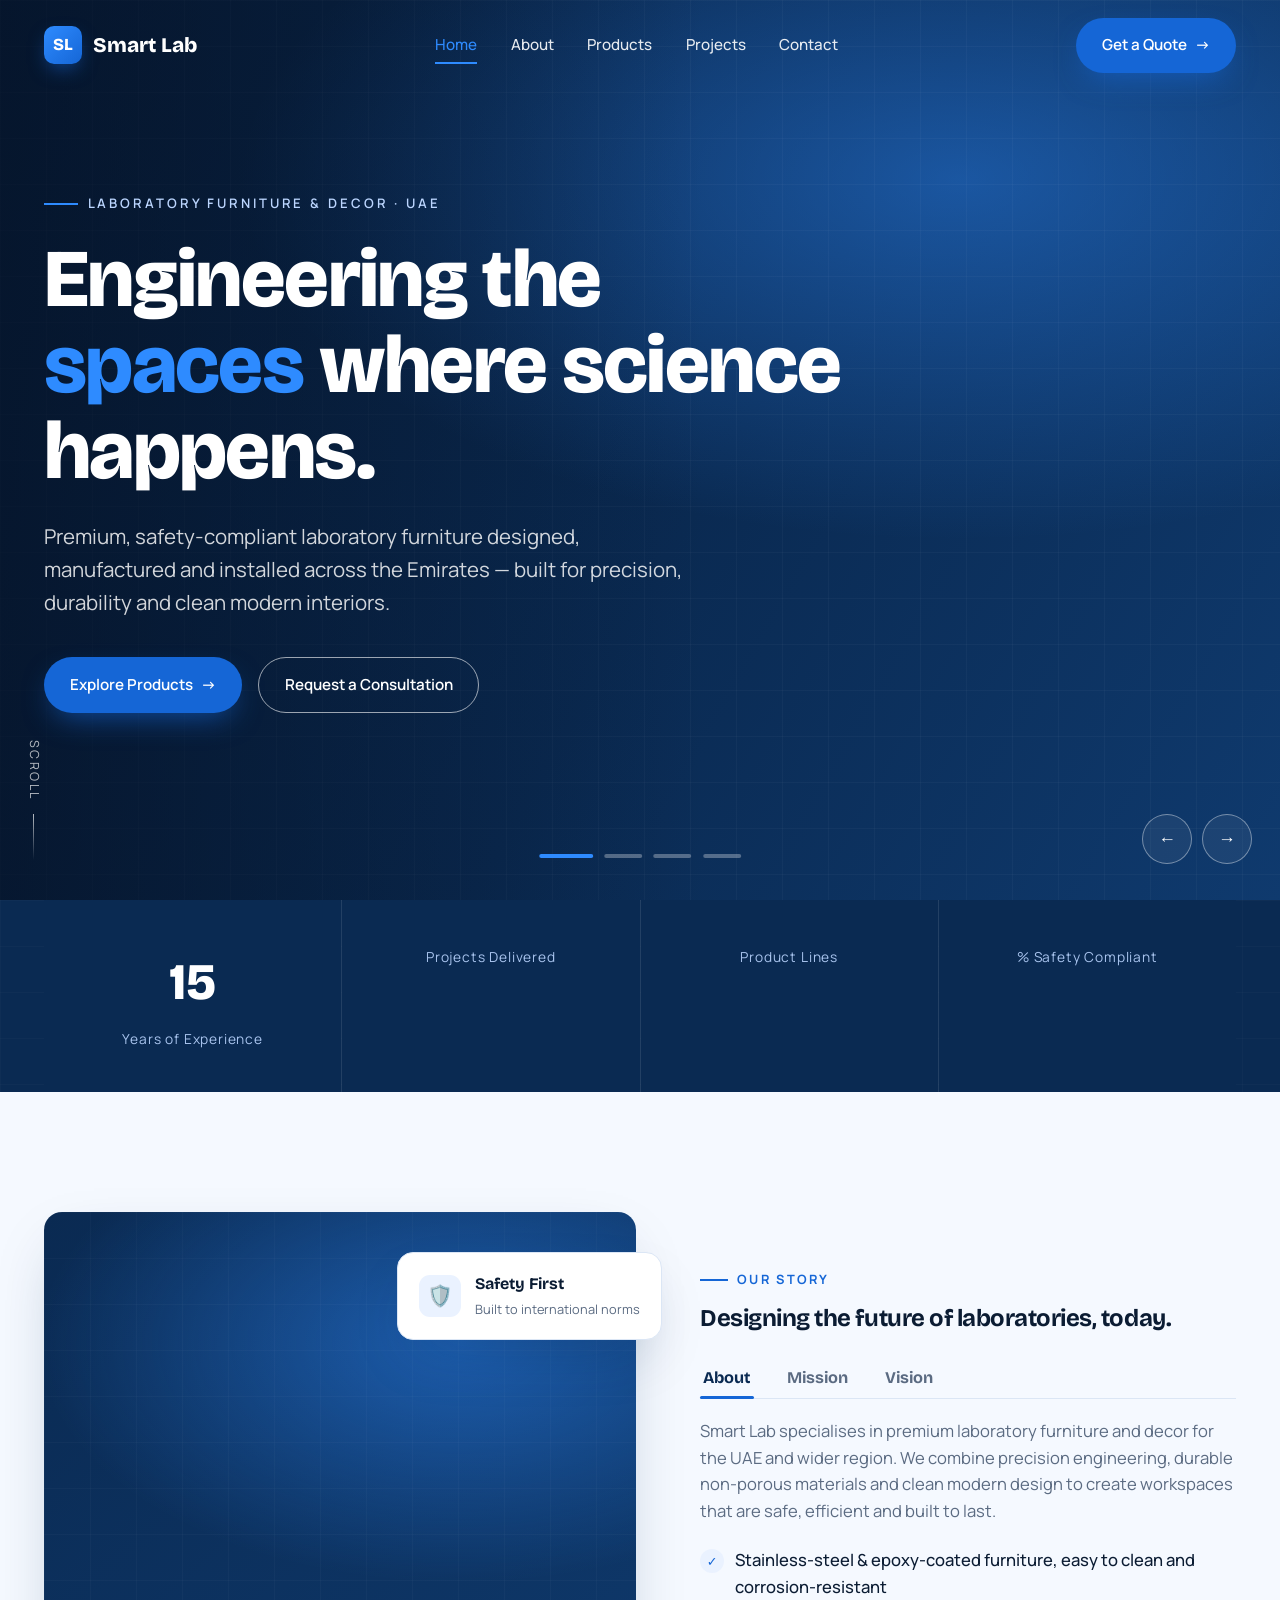
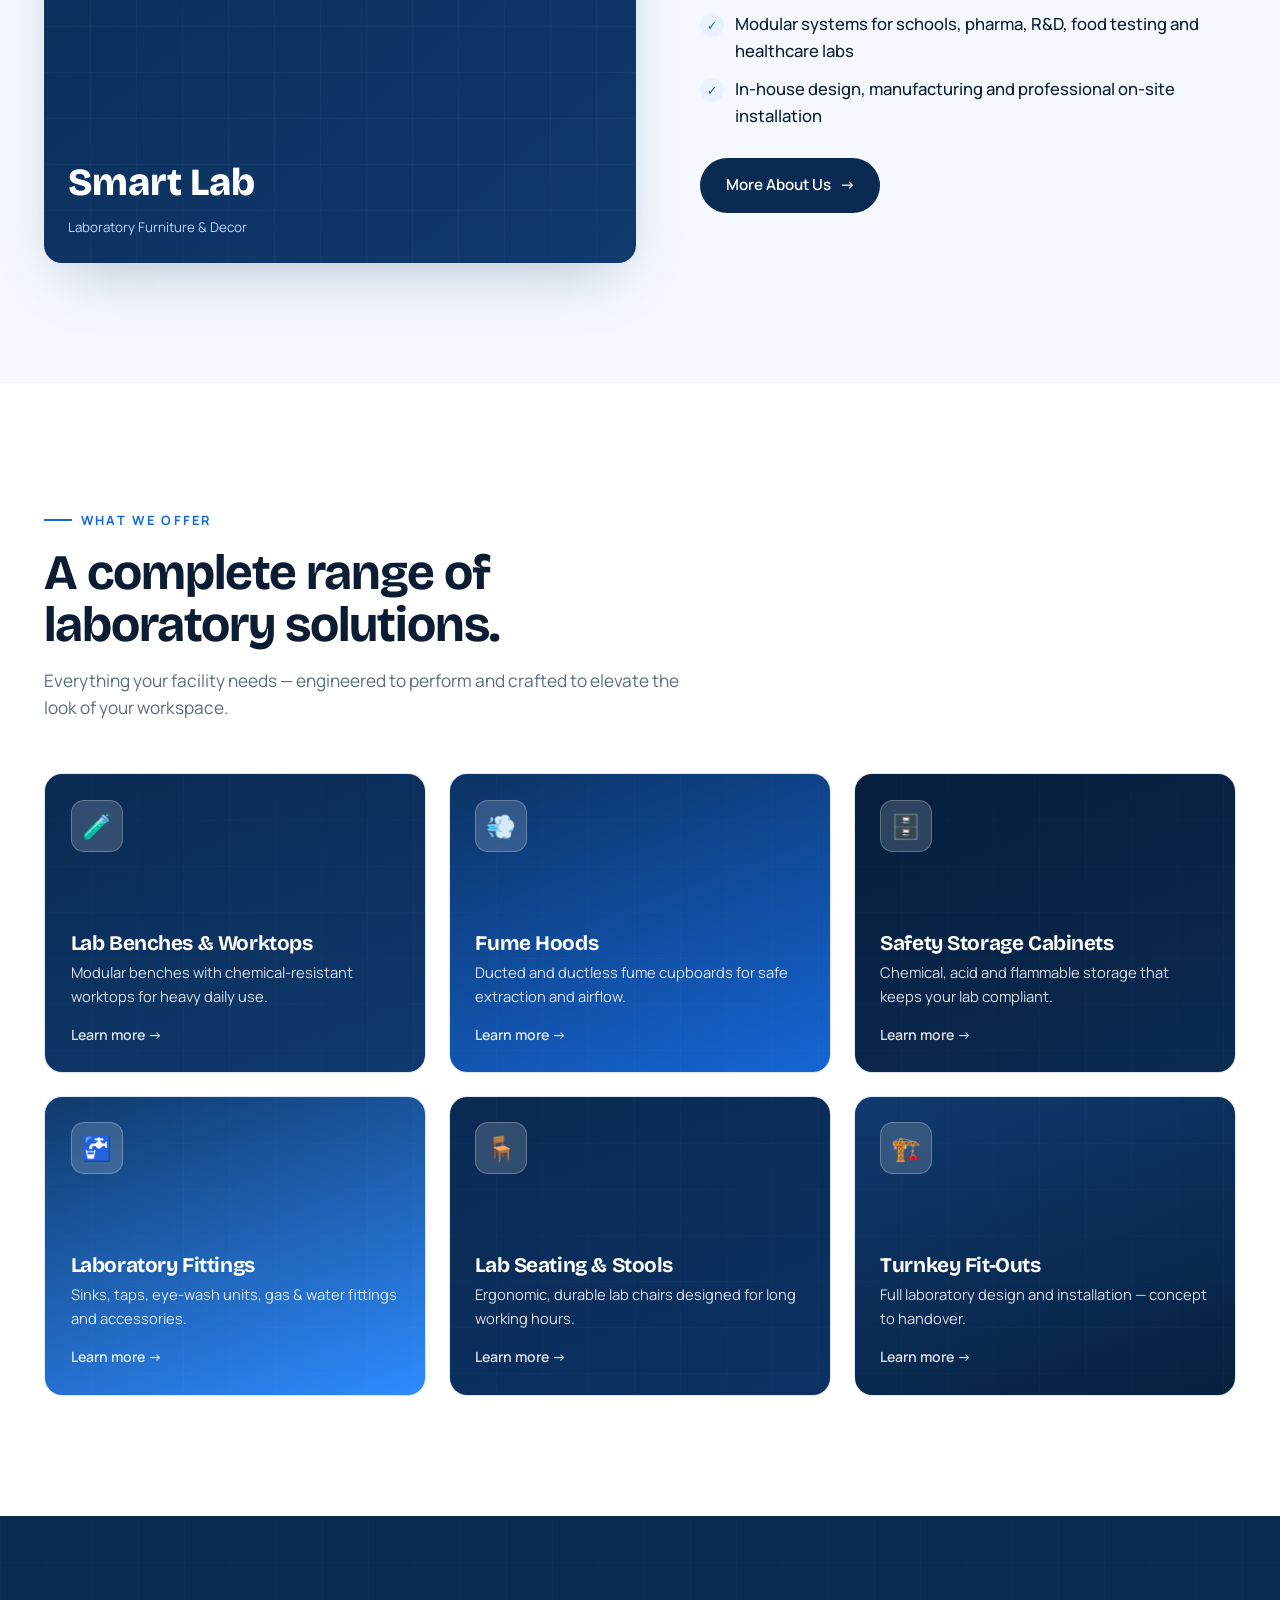
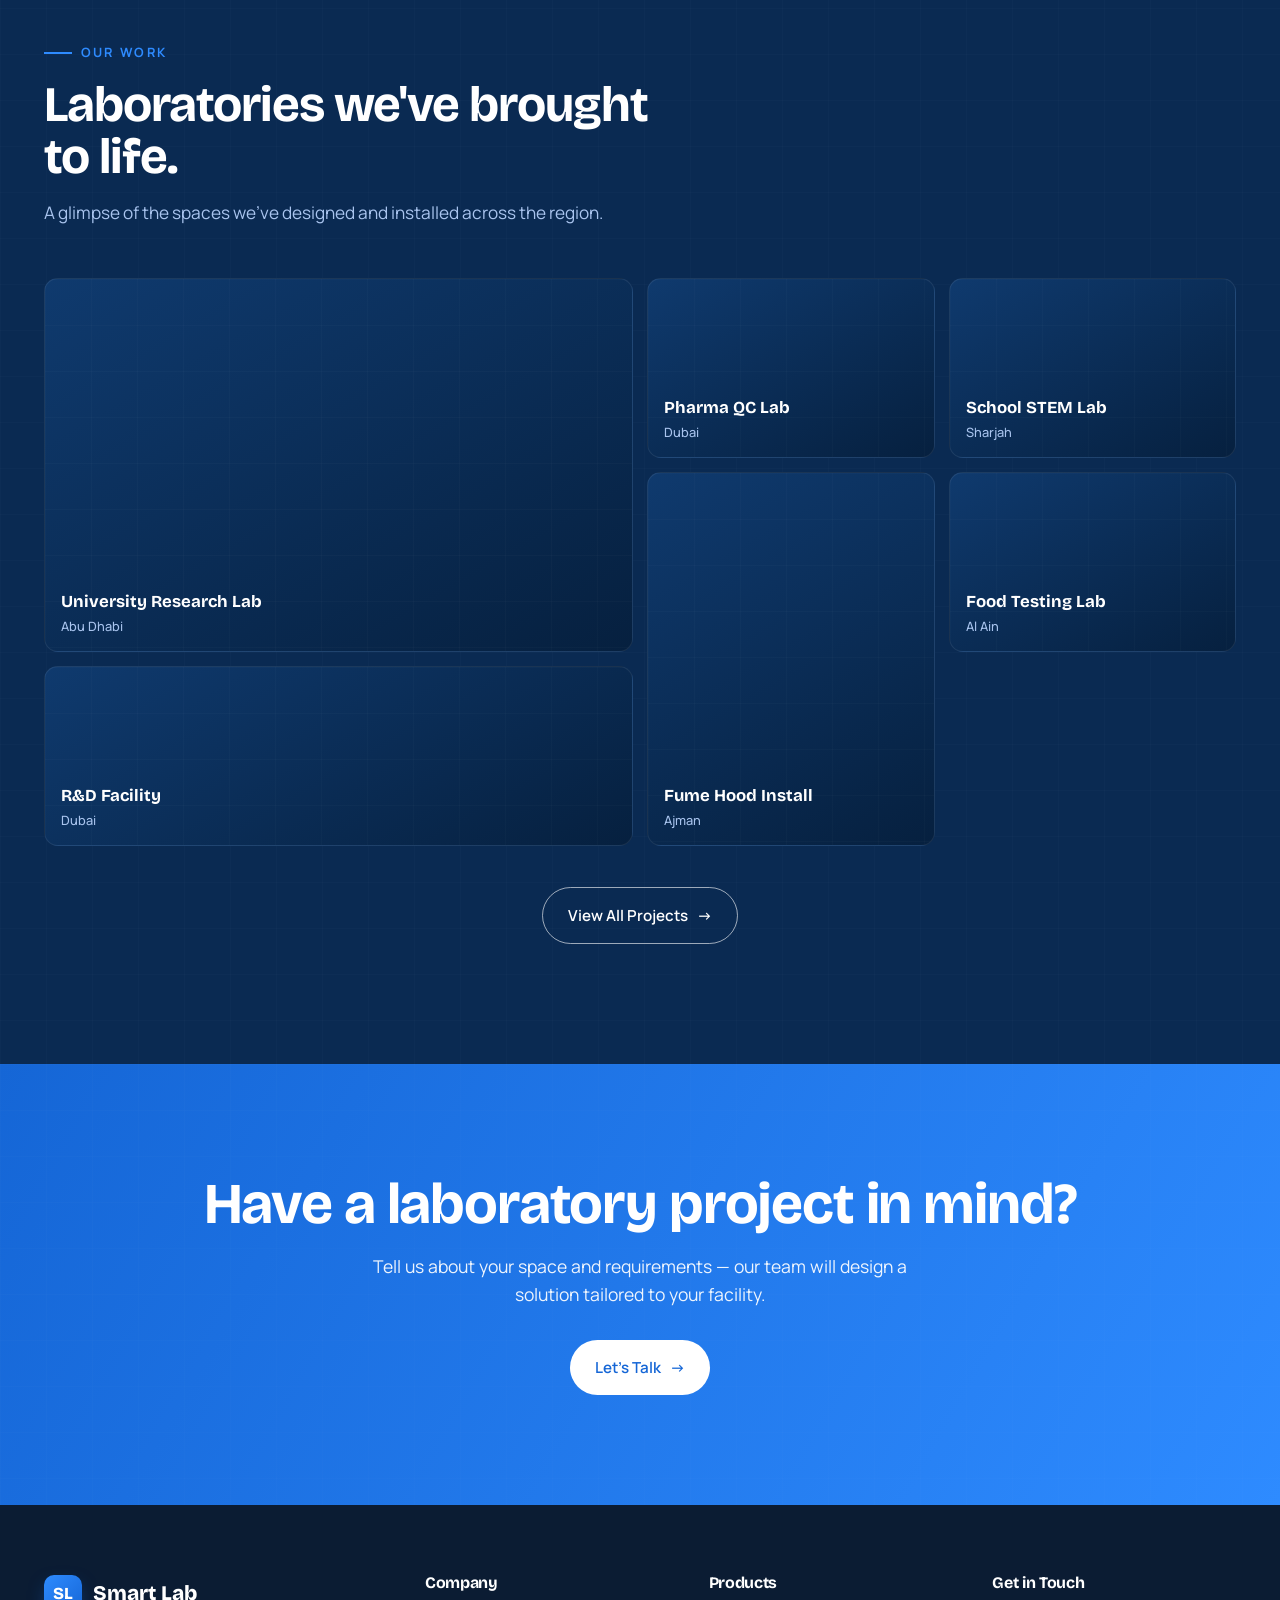
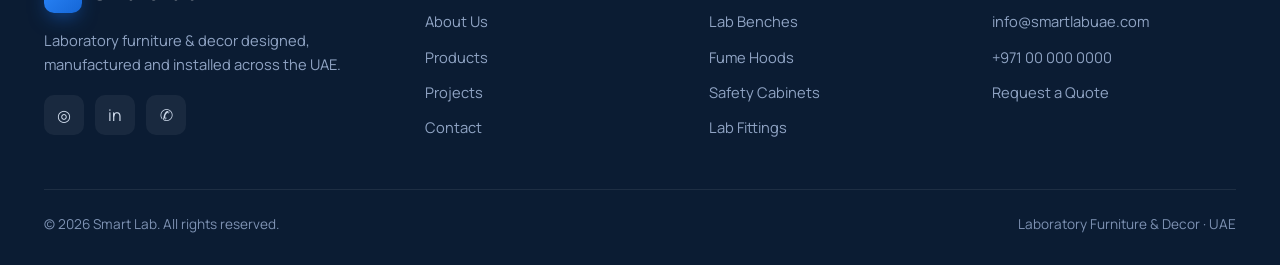
==== index.html @ 7d647d2b "Add files via upload" ====
<!DOCTYPE html>
<html lang="en">
<head>
<meta charset="UTF-8" />
<meta name="viewport" content="width=device-width, initial-scale=1.0" />
<title>Smart Lab — Laboratory Furniture & Decor | UAE</title>
<meta name="description" content="Smart Lab designs, manufactures and installs premium laboratory furniture, fume hoods, safety cabinets and lab fittings across the UAE." />
<meta name="theme-color" content="#0a2a52" />
<link rel="preconnect" href="https://fonts.googleapis.com">
<link rel="preconnect" href="https://fonts.gstatic.com" crossorigin>
<link href="https://fonts.googleapis.com/css2?family=Bricolage+Grotesque:opsz,wght@12..96,400;12..96,600;12..96,700;12..96,800&family=Manrope:wght@400;500;600;700&display=swap" rel="stylesheet">
<link rel="stylesheet" href="styles.css">
</head>
<body>

<header id="header">
  <div class="wrap nav">
    <a href="index.html" class="logo"><span class="mark">SL</span> Smart Lab</a>
    <nav class="nav-links" id="menu">
      <a href="index.html" class="active">Home</a>
      <a href="about.html">About</a>
      <a href="products.html">Products</a>
      <a href="projects.html">Projects</a>
      <a href="contact.html">Contact</a>
    </nav>
    <div class="nav-cta">
      <a href="contact.html" class="btn btn-primary">Get a Quote <span class="arrow">→</span></a>
      <button class="burger" id="burger" aria-label="Menu"><span></span><span></span><span></span></button>
    </div>
  </div>
</header>

<!-- HERO SLIDER -->
<section class="hero" id="home">
  <div class="slides" id="slides">
    <div class="slide slide-1 active"><div class="blueprint"></div><div class="hero-vignette"></div>
      <div class="hero-content"><div class="wrap"><div class="slide-text">
        <span class="eyebrow">Laboratory Furniture & Decor · UAE</span>
        <h1>Engineering the <span class="hl">spaces</span> where science happens.</h1>
        <p class="lede">Premium, safety-compliant laboratory furniture designed, manufactured and installed across the Emirates — built for precision, durability and clean modern interiors.</p>
        <div class="hero-actions"><a href="products.html" class="btn btn-primary">Explore Products <span class="arrow">→</span></a><a href="contact.html" class="btn btn-ghost">Request a Consultation</a></div>
      </div></div></div></div>
    <div class="slide slide-2"><div class="blueprint"></div><div class="hero-vignette"></div>
      <div class="hero-content"><div class="wrap"><div class="slide-text">
        <span class="eyebrow">Fume Hoods · Safety Cabinets</span>
        <h1>Safety <span class="hl">built in</span>, not bolted on.</h1>
        <p class="lede">From ducted fume hoods to chemical storage cabinets, every product meets international lab-safety norms — protecting your team and your work.</p>
        <div class="hero-actions"><a href="products.html" class="btn btn-primary">View Safety Range <span class="arrow">→</span></a><a href="about.html" class="btn btn-ghost">Why Choose Us</a></div>
      </div></div></div></div>
    <div class="slide slide-3"><div class="blueprint"></div><div class="hero-vignette"></div>
      <div class="hero-content"><div class="wrap"><div class="slide-text">
        <span class="eyebrow">Schools · Pharma · R&D · Healthcare</span>
        <h1>Modular benches that <span class="hl">grow</span> with your lab.</h1>
        <p class="lede">Flexible, reconfigurable workbenches and worktops engineered for heavy daily use — adaptable layouts that evolve as your research does.</p>
        <div class="hero-actions"><a href="projects.html" class="btn btn-primary">See Our Projects <span class="arrow">→</span></a><a href="contact.html" class="btn btn-ghost">Talk to a Specialist</a></div>
      </div></div></div></div>
    <div class="slide slide-4"><div class="blueprint"></div><div class="hero-vignette"></div>
      <div class="hero-content"><div class="wrap"><div class="slide-text">
        <span class="eyebrow">Design · Manufacture · Install</span>
        <h1>One partner, <span class="hl">turnkey</span> lab fit-outs.</h1>
        <p class="lede">We handle it all under one roof — concept, fabrication, fittings and on-site installation — so your laboratory is delivered complete and ready to work.</p>
        <div class="hero-actions"><a href="contact.html" class="btn btn-primary">Start Your Project <span class="arrow">→</span></a><a href="about.html" class="btn btn-ghost">About Smart Lab</a></div>
      </div></div></div></div>
  </div>
  <div class="scroll-cue">Scroll</div>
  <div class="hero-dots" id="dots"></div>
  <div class="hero-arrows"><button id="prev" aria-label="Previous">←</button><button id="next" aria-label="Next">→</button></div>
</section>

<!-- STATS -->
<section class="stats"><div class="blueprint"></div><div class="wrap"><div class="stats-grid">
  <div class="stat"><div class="num" data-count="15">0</div><div class="lbl">Years of Experience</div></div>
  <div class="stat"><div class="num" data-count="700"><span class="plus"></span></div><div class="lbl">Projects Delivered</div></div>
  <div class="stat"><div class="num" data-count="50"><span class="plus"></span></div><div class="lbl">Product Lines</div></div>
  <div class="stat"><div class="num" data-count="100"><span class="plus"></span></div><div class="lbl">% Safety Compliant</div></div>
</div></div></section>

<!-- ABOUT -->
<section class="pad bg-sky" id="about"><div class="wrap"><div class="about-grid">
  <div class="about-visual reveal">
    <div class="about-img"><div class="blueprint"></div><div class="badge"><span>Smart Lab</span><small>Laboratory Furniture & Decor</small></div></div>
    <div class="about-float"><div class="ic">🛡️</div><div><b>Safety First</b><small>Built to international norms</small></div></div>
  </div>
  <div class="about-copy reveal">
    <span class="tag">Our Story</span>
    <h2>Designing the future of laboratories, today.</h2>
    <div class="tabs" id="tabs"><button class="active" data-tab="t1">About</button><button data-tab="t2">Mission</button><button data-tab="t3">Vision</button></div>
    <div class="tab-panel active" id="t1"><p>Smart Lab specialises in premium laboratory furniture and decor for the UAE and wider region. We combine precision engineering, durable non-porous materials and clean modern design to create workspaces that are safe, efficient and built to last.</p>
      <ul class="ticks"><li>Stainless-steel & epoxy-coated furniture, easy to clean and corrosion-resistant</li><li>Modular systems for schools, pharma, R&D, food testing and healthcare labs</li><li>In-house design, manufacturing and professional on-site installation</li></ul></div>
    <div class="tab-panel" id="t2"><p>Our mission is to deliver outstanding quality and groundbreaking lab interiors that elevate how research and learning happen — combining craftsmanship with cutting-edge fabrication, while upholding safety, sustainability and complete customer satisfaction at every stage.</p></div>
    <div class="tab-panel" id="t3"><p>We aim to be the region's most trusted laboratory furniture partner — recognised for engineering excellence, innovative modular design and reliable delivery that transforms scientific environments into spaces that inspire progress.</p></div>
    <a href="about.html" class="btn btn-dark">More About Us <span class="arrow">→</span></a>
  </div>
</div></div></section>

<!-- PRODUCTS -->
<section class="pad" id="products"><div class="wrap">
  <div class="sec-head reveal"><span class="tag">What We Offer</span><h2>A complete range of laboratory solutions.</h2><p>Everything your facility needs — engineered to perform and crafted to elevate the look of your workspace.</p></div>
  <div class="prod-grid">
    <a class="card reveal" href="products.html"><div class="bg"><div class="blueprint"></div></div><div class="ic">🧪</div><h3>Lab Benches & Worktops</h3><p>Modular benches with chemical-resistant worktops for heavy daily use.</p><span class="more">Learn more →</span></a>
    <a class="card reveal" href="products.html"><div class="bg"><div class="blueprint"></div></div><div class="ic">💨</div><h3>Fume Hoods</h3><p>Ducted and ductless fume cupboards for safe extraction and airflow.</p><span class="more">Learn more →</span></a>
    <a class="card reveal" href="products.html"><div class="bg"><div class="blueprint"></div></div><div class="ic">🗄️</div><h3>Safety Storage Cabinets</h3><p>Chemical, acid and flammable storage that keeps your lab compliant.</p><span class="more">Learn more →</span></a>
    <a class="card reveal" href="products.html"><div class="bg"><div class="blueprint"></div></div><div class="ic">🚰</div><h3>Laboratory Fittings</h3><p>Sinks, taps, eye-wash units, gas & water fittings and accessories.</p><span class="more">Learn more →</span></a>
    <a class="card reveal" href="products.html"><div class="bg"><div class="blueprint"></div></div><div class="ic">🪑</div><h3>Lab Seating & Stools</h3><p>Ergonomic, durable lab chairs designed for long working hours.</p><span class="more">Learn more →</span></a>
    <a class="card reveal" href="products.html"><div class="bg"><div class="blueprint"></div></div><div class="ic">🏗️</div><h3>Turnkey Fit-Outs</h3><p>Full laboratory design and installation — concept to handover.</p><span class="more">Learn more →</span></a>
  </div>
</div></section>

<!-- GALLERY PREVIEW -->
<section class="gallery" id="projects"><div class="blueprint"></div><div class="wrap" style="position:relative">
  <div class="sec-head reveal"><span class="tag">Our Work</span><h2>Laboratories we've brought to life.</h2><p>A glimpse of the spaces we've designed and installed across the region.</p></div>
  <div class="g-grid">
    <div class="g-item big reveal"><div class="blueprint"></div><div class="cap">University Research Lab<small>Abu Dhabi</small></div></div>
    <div class="g-item reveal"><div class="blueprint"></div><div class="cap">Pharma QC Lab<small>Dubai</small></div></div>
    <div class="g-item reveal"><div class="blueprint"></div><div class="cap">School STEM Lab<small>Sharjah</small></div></div>
    <div class="g-item tall reveal"><div class="blueprint"></div><div class="cap">Fume Hood Install<small>Ajman</small></div></div>
    <div class="g-item reveal"><div class="blueprint"></div><div class="cap">Food Testing Lab<small>Al Ain</small></div></div>
    <div class="g-item wide reveal"><div class="blueprint"></div><div class="cap">R&D Facility<small>Dubai</small></div></div>
  </div>
  <div style="text-align:center;margin-top:2.6rem"><a href="projects.html" class="btn btn-ghost">View All Projects <span class="arrow">→</span></a></div>
</div></section>

<!-- CTA -->
<section class="cta"><div class="blueprint"></div><div class="wrap">
  <h2>Have a laboratory project in mind?</h2>
  <p>Tell us about your space and requirements — our team will design a solution tailored to your facility.</p>
  <a href="contact.html" class="btn btn-white">Let's Talk <span class="arrow">→</span></a>
</div></section>

<!-- FOOTER -->
<footer><div class="wrap">
  <div class="foot-grid">
    <div><a href="index.html" class="logo"><span class="mark">SL</span> Smart Lab</a><p>Laboratory furniture & decor designed, manufactured and installed across the UAE.</p>
      <div class="socials"><a href="#" aria-label="Instagram">◎</a><a href="#" aria-label="LinkedIn">in</a><a href="#" aria-label="WhatsApp">✆</a></div></div>
    <div><h4>Company</h4><ul><li><a href="about.html">About Us</a></li><li><a href="products.html">Products</a></li><li><a href="projects.html">Projects</a></li><li><a href="contact.html">Contact</a></li></ul></div>
    <div><h4>Products</h4><ul><li><a href="products.html">Lab Benches</a></li><li><a href="products.html">Fume Hoods</a></li><li><a href="products.html">Safety Cabinets</a></li><li><a href="products.html">Lab Fittings</a></li></ul></div>
    <div><h4>Get in Touch</h4><ul><li><a href="mailto:info@smartlabuae.com">info@smartlabuae.com</a></li><li><a href="tel:+971000000000">+971 00 000 0000</a></li><li><a href="contact.html">Request a Quote</a></li></ul></div>
  </div>
  <div class="foot-bottom"><span>© <span id="yr"></span> Smart Lab. All rights reserved.</span><span>Laboratory Furniture & Decor · UAE</span></div>
</div></footer>

<script src="script.js"></script>
</body>
</html>
---- styles.css ----
/* =============================================================
   SMART LAB — SHARED DESIGN SYSTEM (used by every page)
   Change the brand once here and it updates the whole site.
   ============================================================= */
:root{
  --navy:#0a2a52; --navy-2:#0f3a6e; --blue:#1566d6; --azure:#2e8bff;
  --sky:#eaf2ff; --sky-2:#f5f9ff; --ink:#0b1c33; --muted:#5b6b82;
  --line:#dbe6f5; --white:#ffffff;
  --display:"Bricolage Grotesque", system-ui, sans-serif;
  --body:"Manrope", system-ui, sans-serif;
  --maxw:1240px; --radius:18px;
  --shadow:0 24px 60px -20px rgba(10,42,82,.28);
  --shadow-sm:0 10px 30px -12px rgba(10,42,82,.22);
}
*{box-sizing:border-box;margin:0;padding:0}
html{scroll-behavior:smooth}
body{font-family:var(--body);color:var(--ink);background:#fff;line-height:1.6;overflow-x:hidden;-webkit-font-smoothing:antialiased}
h1,h2,h3,h4{font-family:var(--display);line-height:1.05;font-weight:700;letter-spacing:-.02em}
a{color:inherit;text-decoration:none}
img{max-width:100%;display:block}
.wrap{max-width:var(--maxw);margin:0 auto;padding:0 24px}
section{position:relative}
.blueprint{background-image:linear-gradient(rgba(255,255,255,.05) 1px,transparent 1px),linear-gradient(90deg,rgba(255,255,255,.05) 1px,transparent 1px);background-size:46px 46px}

/* BUTTONS */
.btn{display:inline-flex;align-items:center;gap:.55rem;font-family:var(--body);font-weight:600;font-size:.95rem;padding:.95rem 1.6rem;border-radius:999px;cursor:pointer;border:none;transition:transform .25s,box-shadow .25s,background .25s}
.btn-primary{background:var(--blue);color:#fff;box-shadow:0 12px 30px -10px rgba(21,102,214,.7)}
.btn-primary:hover{transform:translateY(-3px);background:var(--azure)}
.btn-ghost{background:transparent;color:#fff;border:1.5px solid rgba(255,255,255,.6)}
.btn-ghost:hover{background:#fff;color:var(--navy);transform:translateY(-3px)}
.btn-dark{background:var(--navy);color:#fff}
.btn-dark:hover{transform:translateY(-3px);background:var(--navy-2)}
.btn-white{background:#fff;color:var(--blue)}
.btn-white:hover{transform:translateY(-3px);background:var(--navy);color:#fff}
.arrow{transition:transform .25s}.btn:hover .arrow{transform:translateX(4px)}

/* NAV */
header{position:fixed;top:0;left:0;right:0;z-index:100;transition:background .35s,box-shadow .35s,padding .35s;padding:18px 0}
header.scrolled{background:rgba(255,255,255,.92);backdrop-filter:blur(12px);box-shadow:0 1px 0 var(--line);padding:12px 0}
/* solid nav for inner pages (no dark hero behind) */
header.solid{background:rgba(255,255,255,.95);backdrop-filter:blur(12px);box-shadow:0 1px 0 var(--line)}
.nav{display:flex;align-items:center;justify-content:space-between}
.logo{display:flex;align-items:center;gap:.7rem;font-family:var(--display);font-weight:800;font-size:1.3rem;color:#fff;transition:color .35s}
header.scrolled .logo,header.solid .logo{color:var(--navy)}
.logo .mark{width:38px;height:38px;border-radius:10px;flex:0 0 auto;background:linear-gradient(135deg,var(--azure),var(--blue));display:grid;place-items:center;color:#fff;font-size:1.05rem;font-weight:800;box-shadow:0 8px 20px -6px rgba(21,102,214,.7)}
.nav-links{display:flex;align-items:center;gap:2.1rem}
.nav-links a{color:rgba(255,255,255,.9);font-weight:500;font-size:.95rem;position:relative;transition:color .3s}
header.scrolled .nav-links a,header.solid .nav-links a{color:var(--ink)}
.nav-links a.active{color:var(--azure)}
header.scrolled .nav-links a.active,header.solid .nav-links a.active{color:var(--blue)}
.nav-links a::after{content:"";position:absolute;left:0;bottom:-6px;height:2px;width:0;background:var(--azure);transition:width .3s}
.nav-links a:hover::after,.nav-links a.active::after{width:100%}
.nav-cta{display:flex;align-items:center;gap:1rem}
.burger{display:none;flex-direction:column;gap:5px;background:none;border:none;cursor:pointer;padding:8px}
.burger span{width:26px;height:2px;background:#fff;transition:.3s;border-radius:2px}
header.scrolled .burger span,header.solid .burger span{background:var(--navy)}

/* HERO SLIDER (home) */
.hero{position:relative;height:100vh;min-height:640px;overflow:hidden;background:var(--navy)}
.slides{position:absolute;inset:0}
.slide{position:absolute;inset:0;opacity:0;transform:scale(1.08);transition:opacity 1.2s,transform 7s;display:flex;align-items:center}
.slide.active{opacity:1;transform:scale(1)}
.slide-1{background:radial-gradient(1200px 600px at 75% 20%,rgba(46,139,255,.45),transparent 60%),linear-gradient(120deg,#071e3c,#0a2a52 55%,#0f3a6e)}
.slide-2{background:radial-gradient(1000px 700px at 15% 80%,rgba(46,139,255,.4),transparent 60%),linear-gradient(120deg,#0a2a52,#08305e 60%,#06203f)}
.slide-3{background:radial-gradient(1100px 600px at 60% 10%,rgba(21,102,214,.5),transparent 55%),linear-gradient(130deg,#06203f,#0a2a52 50%,#103a6b)}
.slide-4{background:radial-gradient(900px 700px at 85% 75%,rgba(46,139,255,.45),transparent 55%),linear-gradient(115deg,#0a2a52,#0c3263 55%,#071e3c)}
.hero .blueprint{position:absolute;inset:0;opacity:.6}
.hero-vignette{position:absolute;inset:0;background:linear-gradient(90deg,rgba(5,18,38,.7),transparent 55%)}
.hero-content{position:relative;z-index:5;width:100%}
.eyebrow{display:inline-flex;align-items:center;gap:.6rem;color:#bcd6ff;font-weight:600;font-size:.82rem;letter-spacing:.22em;text-transform:uppercase;margin-bottom:1.4rem}
.eyebrow::before{content:"";width:34px;height:2px;background:var(--azure)}
.hero h1{color:#fff;font-size:clamp(2.6rem,6.4vw,5.4rem);font-weight:800;max-width:16ch}
.hero h1 .hl{color:var(--azure)}
.hero p.lede{color:rgba(255,255,255,.82);font-size:clamp(1.05rem,1.6vw,1.3rem);max-width:54ch;margin:1.6rem 0 2.4rem}
.hero-actions{display:flex;gap:1rem;flex-wrap:wrap}
.slide-text{opacity:0;transform:translateY(28px);transition:opacity .9s .3s,transform .9s .3s}
.slide.active .slide-text{opacity:1;transform:none}
.hero-dots{position:absolute;bottom:42px;left:50%;transform:translateX(-50%);z-index:8;display:flex;gap:.7rem}
.hero-dots button{width:38px;height:4px;border:none;border-radius:99px;background:rgba(255,255,255,.3);cursor:pointer;transition:.3s}
.hero-dots button.active{background:var(--azure);width:54px}
.hero-arrows{position:absolute;z-index:8;bottom:36px;right:28px;display:flex;gap:.6rem}
.hero-arrows button{width:50px;height:50px;border-radius:50%;border:1.5px solid rgba(255,255,255,.4);background:rgba(255,255,255,.06);color:#fff;cursor:pointer;font-size:1.1rem;display:grid;place-items:center;transition:.3s}
.hero-arrows button:hover{background:#fff;color:var(--navy)}
.scroll-cue{position:absolute;bottom:40px;left:24px;z-index:8;color:rgba(255,255,255,.7);font-size:.78rem;letter-spacing:.2em;text-transform:uppercase;writing-mode:vertical-rl;display:flex;align-items:center;gap:.8rem}
.scroll-cue::after{content:"";width:1px;height:46px;background:linear-gradient(rgba(255,255,255,.7),transparent);animation:cue 1.8s infinite}
@keyframes cue{0%{transform:scaleY(.2);transform-origin:top}50%{transform:scaleY(1)}100%{transform:scaleY(.2);transform-origin:bottom}}

/* SUB-PAGE HERO (inner pages) */
.subhero{position:relative;background:var(--navy);color:#fff;padding:170px 0 90px;overflow:hidden}
.subhero .blueprint{position:absolute;inset:0;opacity:.5}
.subhero .glow{position:absolute;inset:0;background:radial-gradient(900px 500px at 80% 0%,rgba(46,139,255,.4),transparent 60%)}
.subhero .wrap{position:relative;z-index:2}
.subhero h1{font-size:clamp(2.4rem,5.5vw,4rem);max-width:18ch}
.subhero p{color:rgba(255,255,255,.82);max-width:56ch;margin-top:1.1rem;font-size:1.1rem}
.crumb{display:flex;gap:.5rem;align-items:center;color:#9fc0f0;font-size:.85rem;margin-bottom:1.3rem}
.crumb a{color:#9fc0f0}.crumb a:hover{color:#fff}.crumb span{opacity:.6}

/* STATS */
.stats{background:var(--navy);color:#fff;position:relative}
.stats .blueprint{position:absolute;inset:0;opacity:.4}
.stats-grid{position:relative;display:grid;grid-template-columns:repeat(4,1fr);gap:1px;background:rgba(255,255,255,.1)}
.stat{background:var(--navy);padding:2.6rem 1.6rem;text-align:center}
.stat .num{font-family:var(--display);font-weight:800;font-size:clamp(2.2rem,4vw,3.2rem);color:#fff}
.stat .num .plus{color:var(--azure)}
.stat .lbl{color:#a9c4ee;font-size:.86rem;letter-spacing:.06em;margin-top:.3rem}

/* SECTION HEADERS */
.sec-head{max-width:640px;margin-bottom:3.2rem}
.sec-head.center{margin-left:auto;margin-right:auto;text-align:center}
.tag{display:inline-flex;align-items:center;gap:.55rem;color:var(--blue);font-weight:700;font-size:.8rem;letter-spacing:.18em;text-transform:uppercase;margin-bottom:1rem}
.tag::before{content:"";width:28px;height:2px;background:var(--blue)}
.sec-head.center .tag{justify-content:center}
.sec-head h2{font-size:clamp(2rem,4vw,3.1rem);color:var(--ink)}
.sec-head p{color:var(--muted);font-size:1.08rem;margin-top:1rem}

/* ABOUT / STORY */
.pad{padding:120px 0}
.bg-sky{background:var(--sky-2)}
.about-grid{display:grid;grid-template-columns:1.05fr .95fr;gap:4rem;align-items:center}
.about-visual{position:relative}
.about-img{border-radius:var(--radius);aspect-ratio:4/4.4;background:radial-gradient(700px 400px at 70% 20%,rgba(46,139,255,.5),transparent 60%),linear-gradient(140deg,#0a2a52,#0f3a6e);position:relative;overflow:hidden;box-shadow:var(--shadow)}
.about-img .blueprint{position:absolute;inset:0;opacity:.5}
.about-img .badge{position:absolute;left:24px;bottom:24px;z-index:2;color:#fff}
.about-img .badge span{display:block;font-family:var(--display);font-weight:800;font-size:2.4rem}
.about-img .badge small{color:#bcd6ff}
.about-float{position:absolute;right:-26px;top:40px;background:#fff;border-radius:16px;padding:1.1rem 1.3rem;box-shadow:var(--shadow);display:flex;gap:.9rem;align-items:center;border:1px solid var(--line)}
.about-float .ic{width:42px;height:42px;border-radius:11px;background:var(--sky);display:grid;place-items:center;color:var(--blue);font-size:1.3rem;flex:0 0 auto}
.about-float b{display:block;font-family:var(--display);font-size:1rem}
.about-float small{color:var(--muted);font-size:.8rem}
.tabs{display:flex;gap:.5rem;margin:1.6rem 0 1.2rem;border-bottom:1px solid var(--line)}
.tabs button{background:none;border:none;font-family:var(--display);font-weight:700;font-size:1.02rem;color:var(--muted);padding:.7rem .2rem;margin-right:1.4rem;cursor:pointer;position:relative;transition:color .3s}
.tabs button.active{color:var(--navy)}
.tabs button.active::after{content:"";position:absolute;left:0;right:0;bottom:-1px;height:3px;background:var(--blue);border-radius:3px}
.tab-panel{display:none;color:var(--muted);font-size:1.04rem}
.tab-panel.active{display:block;animation:fade .5s}
@keyframes fade{from{opacity:0;transform:translateY(8px)}to{opacity:1;transform:none}}
ul.ticks{list-style:none;margin:1.4rem 0 1.8rem;display:grid;gap:.7rem}
ul.ticks li{display:flex;gap:.7rem;align-items:flex-start;color:var(--ink);font-weight:500}
ul.ticks li::before{content:"✓";color:var(--blue);font-weight:800;background:var(--sky);width:24px;height:24px;border-radius:50%;display:grid;place-items:center;font-size:.8rem;flex:0 0 auto;margin-top:2px}

/* PRODUCT CARDS */
.prod-grid{display:grid;grid-template-columns:repeat(3,1fr);gap:1.4rem}
.card{position:relative;border-radius:var(--radius);overflow:hidden;border:1px solid var(--line);background:#fff;transition:transform .35s,box-shadow .35s,border-color .35s;min-height:300px;display:flex;flex-direction:column;justify-content:flex-end;padding:1.6rem}
.card .bg{position:absolute;inset:0;z-index:0}
.card .bg .blueprint{position:absolute;inset:0;opacity:.35}
.card:hover{transform:translateY(-8px);box-shadow:var(--shadow);border-color:transparent}
.card .ic{position:relative;z-index:2;width:52px;height:52px;border-radius:13px;background:rgba(255,255,255,.16);backdrop-filter:blur(6px);display:grid;place-items:center;font-size:1.5rem;color:#fff;margin-bottom:auto;border:1px solid rgba(255,255,255,.25)}
.card h3{position:relative;z-index:2;color:#fff;font-size:1.3rem;margin-top:1.2rem}
.card p{position:relative;z-index:2;color:rgba(255,255,255,.85);font-size:.92rem;margin-top:.4rem}
.card .more{position:relative;z-index:2;margin-top:1rem;color:#fff;font-weight:600;font-size:.88rem;display:inline-flex;gap:.4rem;align-items:center;opacity:.85}
.card .bg{background:linear-gradient(160deg,#0a2a52,#0f3a6e)}
.card:nth-child(2) .bg{background:linear-gradient(160deg,#0c3263,#1566d6)}
.card:nth-child(3) .bg{background:linear-gradient(160deg,#071e3c,#0a2a52)}
.card:nth-child(4) .bg{background:linear-gradient(160deg,#103a6b,#2e8bff)}
.card:nth-child(5) .bg{background:linear-gradient(160deg,#0a2a52,#0c3263)}
.card:nth-child(6) .bg{background:linear-gradient(160deg,#0f3a6e,#06203f)}

/* PRODUCT DETAIL ROWS (products page) */
.split{display:grid;grid-template-columns:1fr 1fr;gap:3.5rem;align-items:center;margin-bottom:5rem}
.split:last-child{margin-bottom:0}
.split .media{border-radius:var(--radius);aspect-ratio:5/3.6;position:relative;overflow:hidden;box-shadow:var(--shadow-sm);background:linear-gradient(150deg,#0a2a52,#0f3a6e)}
.split:nth-child(even) .media{background:linear-gradient(150deg,#0c3263,#2e8bff)}
.split .media .blueprint{position:absolute;inset:0;opacity:.45}
.split:nth-child(even) .copy{order:-1}
.split .copy .num-tag{font-family:var(--display);font-weight:800;font-size:1rem;color:var(--blue);letter-spacing:.1em}
.split .copy h3{font-size:1.7rem;margin:.4rem 0 .8rem}
.split .copy p{color:var(--muted)}

/* WHY / FEATURES */
.why-grid{display:grid;grid-template-columns:repeat(3,1fr);gap:1.4rem}
.feat{background:#fff;border:1px solid var(--line);border-radius:var(--radius);padding:2rem;transition:transform .3s,box-shadow .3s}
.feat:hover{transform:translateY(-6px);box-shadow:var(--shadow-sm)}
.feat .ic{width:54px;height:54px;border-radius:14px;background:var(--sky);color:var(--blue);display:grid;place-items:center;font-size:1.5rem;margin-bottom:1.1rem}
.feat h3{font-size:1.2rem;margin-bottom:.5rem}
.feat p{color:var(--muted);font-size:.96rem}

/* GALLERY */
.gallery{padding:120px 0;background:var(--navy);color:#fff;overflow:hidden}
.gallery .blueprint{position:absolute;inset:0;opacity:.3}
.gallery .sec-head h2{color:#fff}.gallery .sec-head p{color:#a9c4ee}
.gallery .tag{color:var(--azure)}.gallery .tag::before{background:var(--azure)}
.g-grid{position:relative;display:grid;grid-template-columns:repeat(4,1fr);grid-auto-rows:180px;gap:14px}
.g-item{border-radius:14px;overflow:hidden;position:relative;background:linear-gradient(150deg,#0f3a6e,#06203f);border:1px solid rgba(255,255,255,.08);transition:transform .4s}
.g-item .blueprint{position:absolute;inset:0;opacity:.4}
.g-item:hover{transform:scale(.98)}
.g-item .cap{position:absolute;left:16px;bottom:14px;z-index:2;font-family:var(--display);font-weight:700;font-size:1.05rem}
.g-item .cap small{display:block;font-family:var(--body);font-weight:500;color:#a9c4ee;font-size:.8rem}
.g-item.big{grid-column:span 2;grid-row:span 2}
.g-item.tall{grid-row:span 2}
.g-item.wide{grid-column:span 2}

/* CTA */
.cta{padding:110px 0;background:linear-gradient(120deg,var(--blue),var(--azure));position:relative;overflow:hidden;text-align:center;color:#fff}
.cta .blueprint{position:absolute;inset:0;opacity:.25}
.cta h2{font-size:clamp(2.2rem,5vw,3.6rem);position:relative}
.cta p{position:relative;max-width:50ch;margin:1.1rem auto 2rem;color:rgba(255,255,255,.92);font-size:1.1rem}

/* CONTACT */
.contact-grid{display:grid;grid-template-columns:1fr 1.1fr;gap:4rem;align-items:start}
.info-card{display:flex;gap:1rem;align-items:flex-start;padding:1.3rem 0;border-bottom:1px solid var(--line)}
.info-card .ic{width:48px;height:48px;border-radius:12px;background:var(--sky);color:var(--blue);display:grid;place-items:center;font-size:1.3rem;flex:0 0 auto}
.info-card b{font-family:var(--display);font-size:1.02rem}
.info-card p{color:var(--muted);font-size:.95rem}
.info-card a{color:var(--blue);font-weight:600}
form{background:var(--sky-2);border:1px solid var(--line);border-radius:var(--radius);padding:2.2rem}
.field{margin-bottom:1.1rem}
.field label{display:block;font-weight:600;font-size:.85rem;margin-bottom:.45rem;color:var(--ink)}
.field input,.field textarea,.field select{width:100%;padding:.9rem 1rem;border:1px solid var(--line);border-radius:12px;font-family:var(--body);font-size:.95rem;background:#fff;transition:border .25s,box-shadow .25s}
.field input:focus,.field textarea:focus,.field select:focus{outline:none;border-color:var(--azure);box-shadow:0 0 0 4px rgba(46,139,255,.14)}
.row2{display:grid;grid-template-columns:1fr 1fr;gap:1.1rem}
.map{margin-top:3rem;border-radius:var(--radius);overflow:hidden;border:1px solid var(--line);height:380px;position:relative;background:linear-gradient(150deg,#0a2a52,#0f3a6e)}
.map .blueprint{position:absolute;inset:0;opacity:.5}
.map .pin{position:absolute;inset:0;display:grid;place-items:center;color:#fff;font-family:var(--display);font-weight:700;text-align:center}
.map iframe{width:100%;height:100%;border:0;display:block}

/* FOOTER */
footer{background:var(--ink);color:#cdd9ea;padding:70px 0 30px}
.foot-grid{display:grid;grid-template-columns:1.4fr 1fr 1fr 1fr;gap:2.5rem;margin-bottom:3rem}
footer .logo{color:#fff;margin-bottom:1rem}
footer p{color:#90a4c4;font-size:.92rem;max-width:34ch}
footer h4{color:#fff;font-size:1rem;margin-bottom:1.1rem}
footer ul{list-style:none;display:grid;gap:.6rem}
footer ul a{color:#90a4c4;font-size:.92rem;transition:color .25s}
footer ul a:hover{color:var(--azure)}
.socials{display:flex;gap:.7rem;margin-top:1.2rem}
.socials a{width:40px;height:40px;border-radius:10px;background:rgba(255,255,255,.06);display:grid;place-items:center;color:#cdd9ea;transition:.25s}
.socials a:hover{background:var(--blue);color:#fff;transform:translateY(-3px)}
.foot-bottom{border-top:1px solid rgba(255,255,255,.08);padding-top:24px;display:flex;justify-content:space-between;flex-wrap:wrap;gap:1rem;color:#7e92b3;font-size:.85rem}

/* REVEAL */
.reveal{opacity:0;transform:translateY(34px);transition:opacity .8s cubic-bezier(.16,1,.3,1),transform .8s cubic-bezier(.16,1,.3,1)}
.reveal.in{opacity:1;transform:none}

/* RESPONSIVE */
@media(max-width:980px){
  .about-grid,.contact-grid,.split{grid-template-columns:1fr;gap:2.6rem}
  .split:nth-child(even) .copy{order:0}
  .prod-grid,.why-grid{grid-template-columns:repeat(2,1fr)}
  .stats-grid{grid-template-columns:repeat(2,1fr)}
  .g-grid{grid-template-columns:repeat(2,1fr)}
  .about-float{right:16px}
}
@media(max-width:680px){
  .nav-links{position:fixed;top:0;right:-100%;height:100vh;width:78%;max-width:330px;background:var(--navy);flex-direction:column;align-items:flex-start;justify-content:center;padding:3rem 2rem;gap:1.6rem;transition:right .4s;box-shadow:-20px 0 60px rgba(0,0,0,.4)}
  .nav-links.open{right:0}
  .nav-links a,header.scrolled .nav-links a,header.solid .nav-links a{color:#fff;font-size:1.2rem}
  .burger{display:flex;z-index:101}
  .nav-cta .btn{display:none}
  .prod-grid,.why-grid,.stats-grid{grid-template-columns:1fr}
  .g-grid{grid-template-columns:1fr;grid-auto-rows:160px}
  .g-item.big,.g-item.tall,.g-item.wide{grid-column:auto;grid-row:auto}
  .row2{grid-template-columns:1fr}
  .foot-grid{grid-template-columns:1fr 1fr}
  .hero-arrows,.scroll-cue{display:none}
  .subhero{padding:140px 0 70px}
}
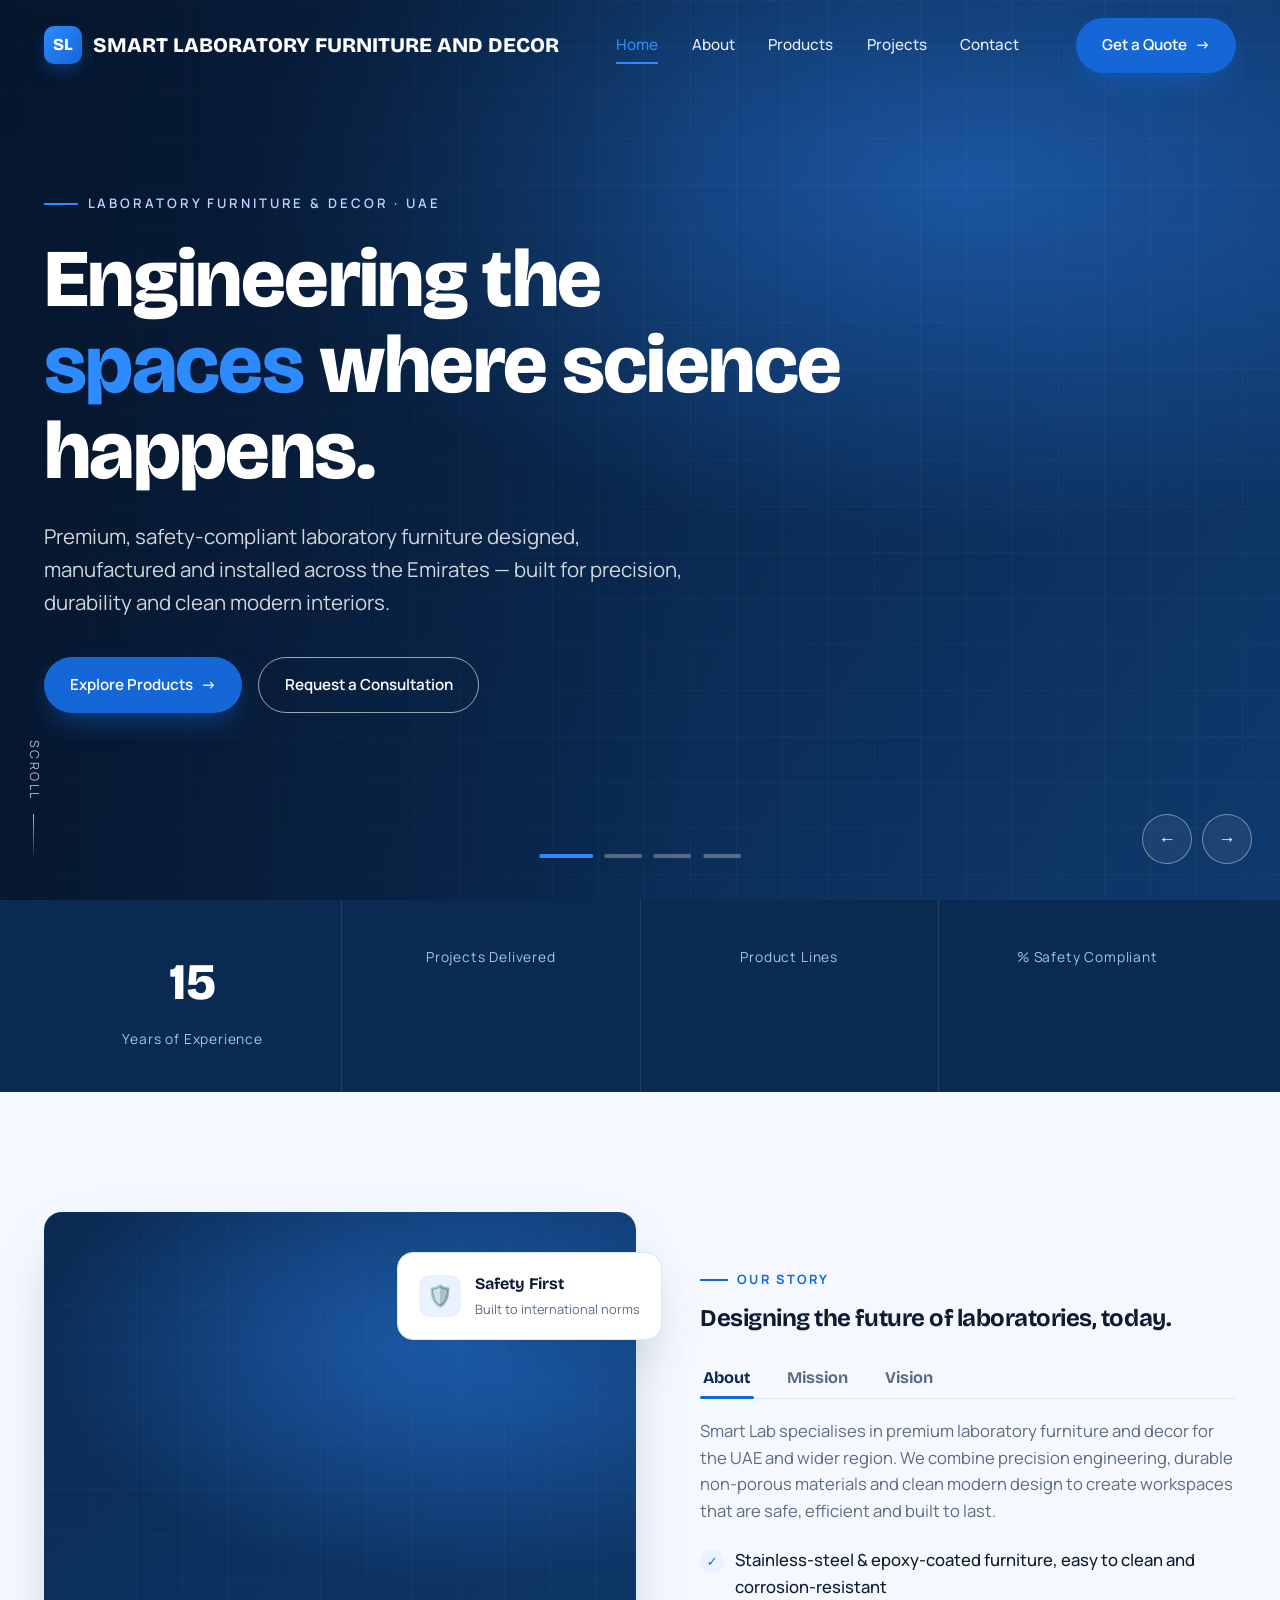
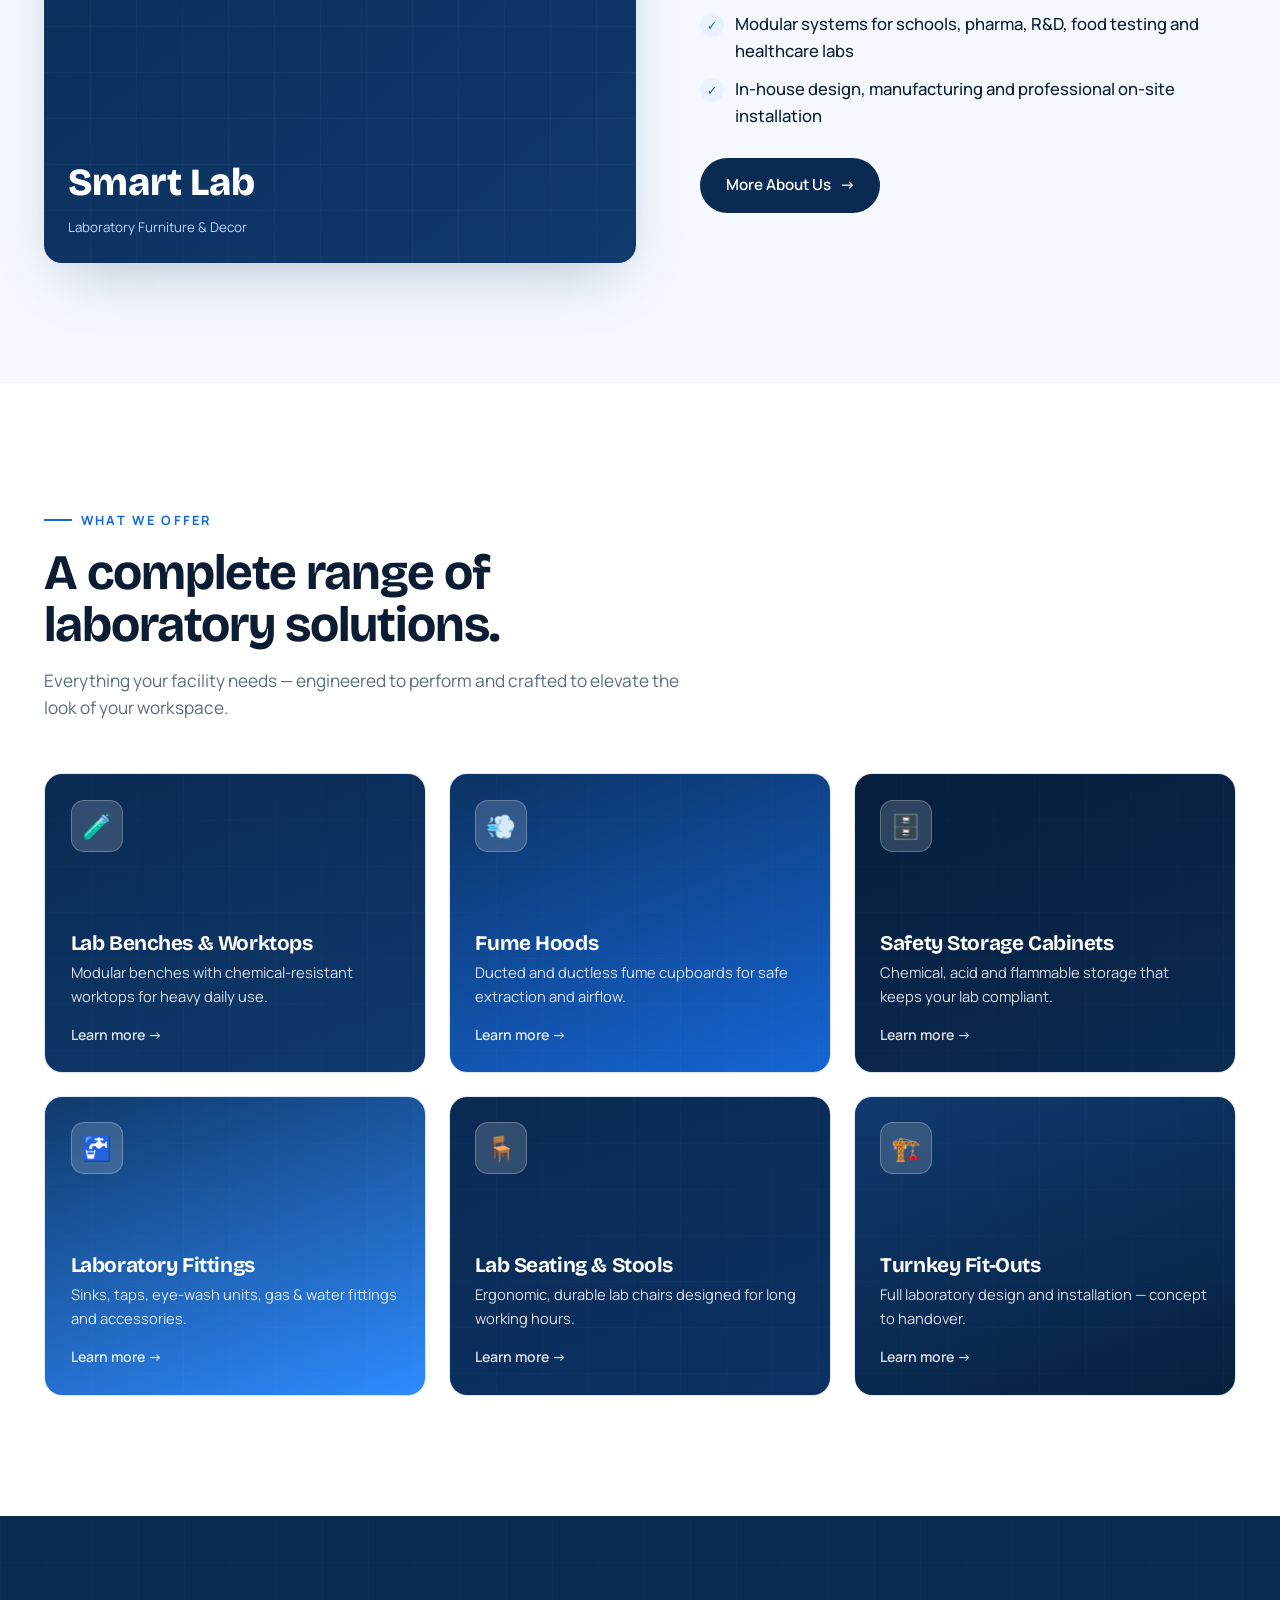
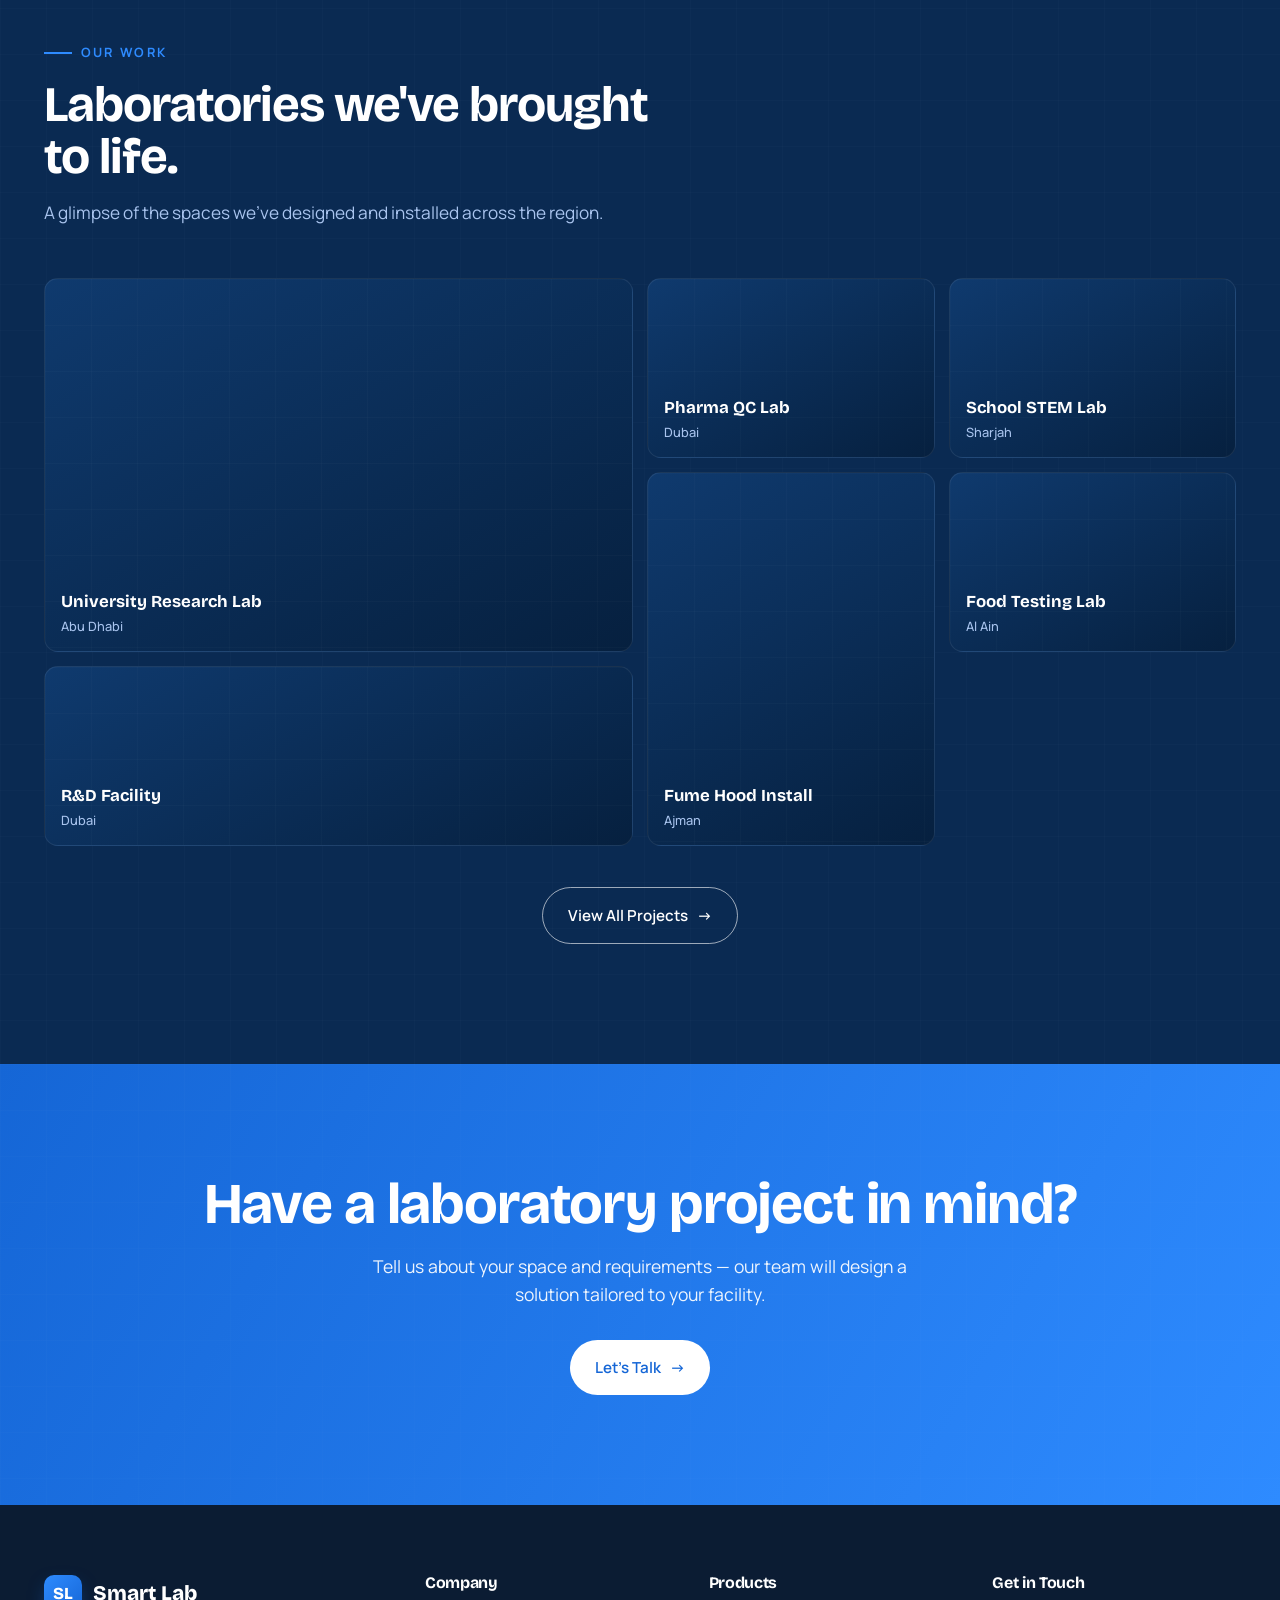
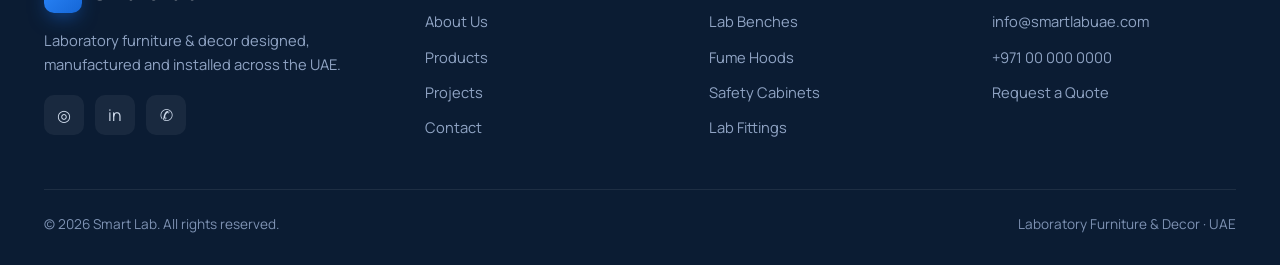
==== commit 7f520f2d: "Update index.html" ====
--- a/index.html
+++ b/index.html
@@ -15,7 +15,8 @@
 
 <header id="header">
   <div class="wrap nav">
-    <a href="index.html" class="logo"><span class="mark">SL</span> Smart Lab</a>
+    <a href="index.html" class="logo"><span class="mark">SL</span> SMART LABORATORY
+FURNITURE AND DECOR</a>
     <nav class="nav-links" id="menu">
       <a href="index.html" class="active">Home</a>
       <a href="about.html">About</a>
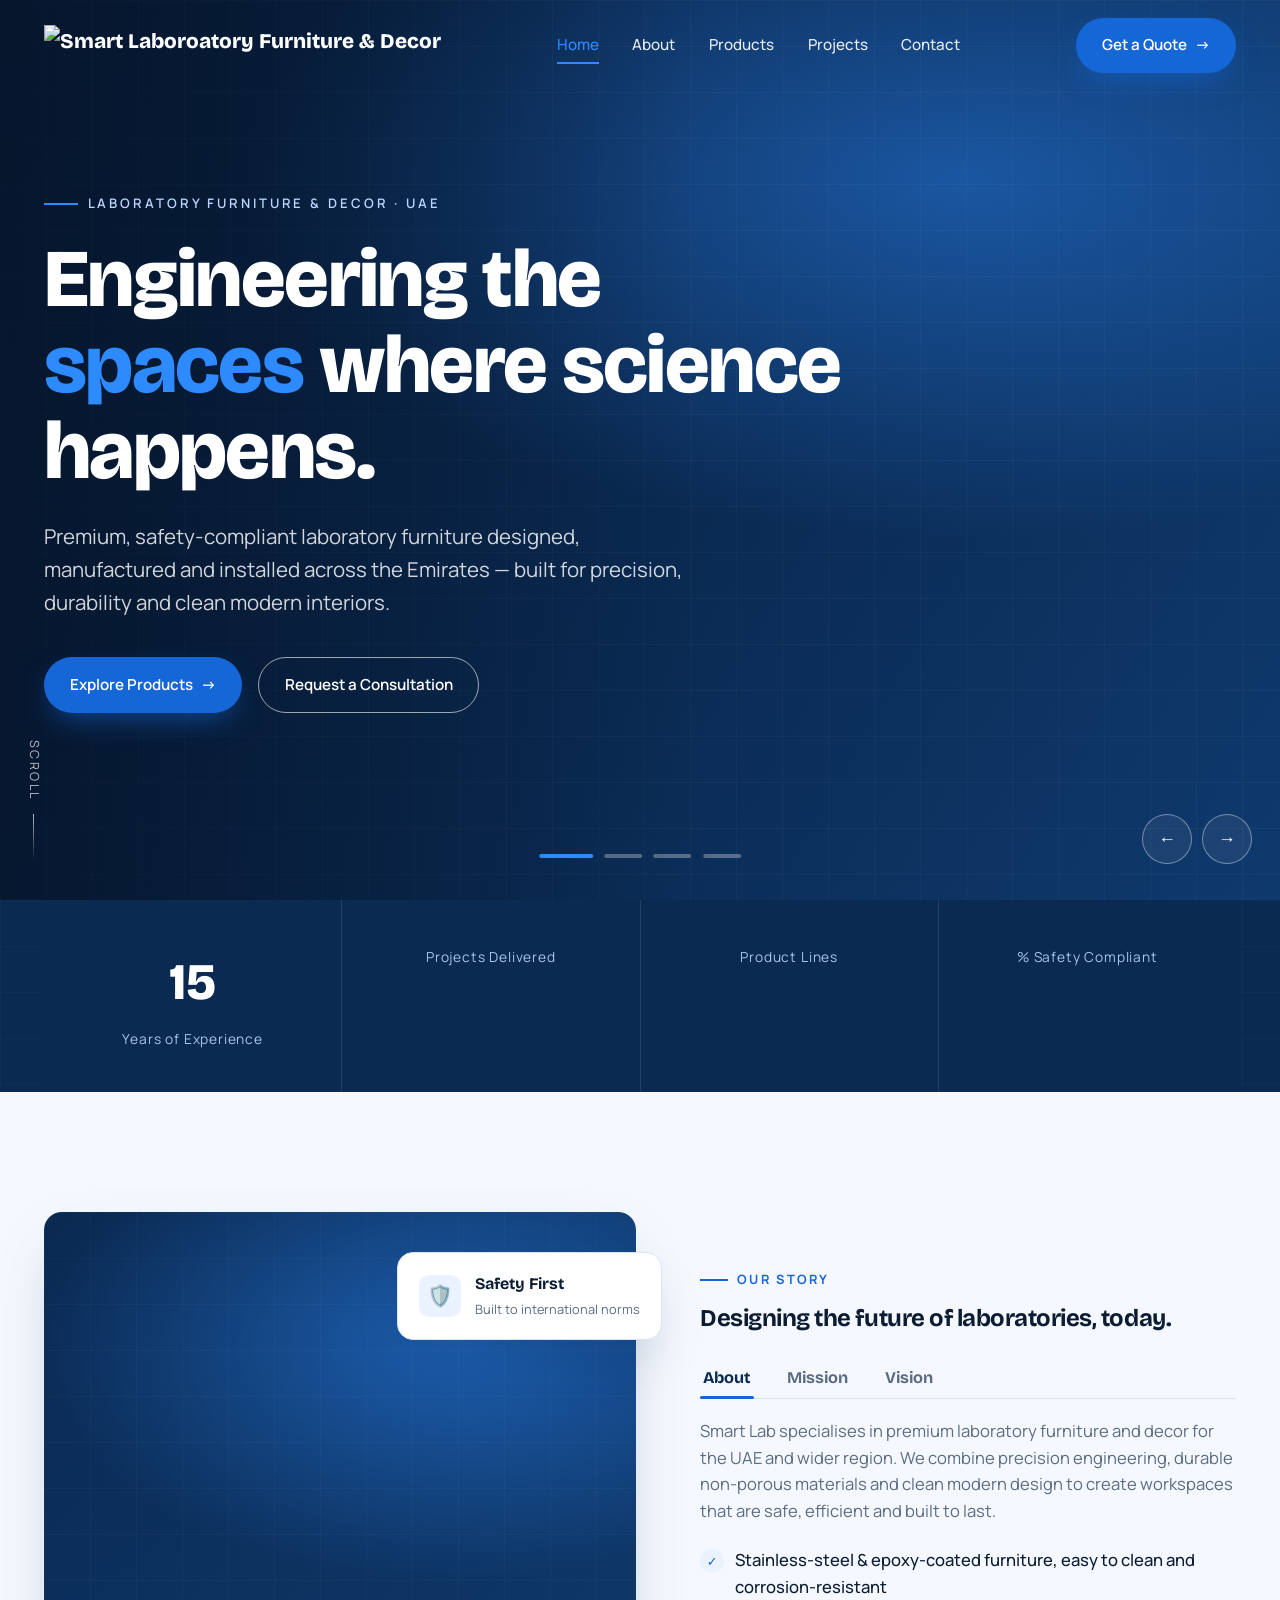
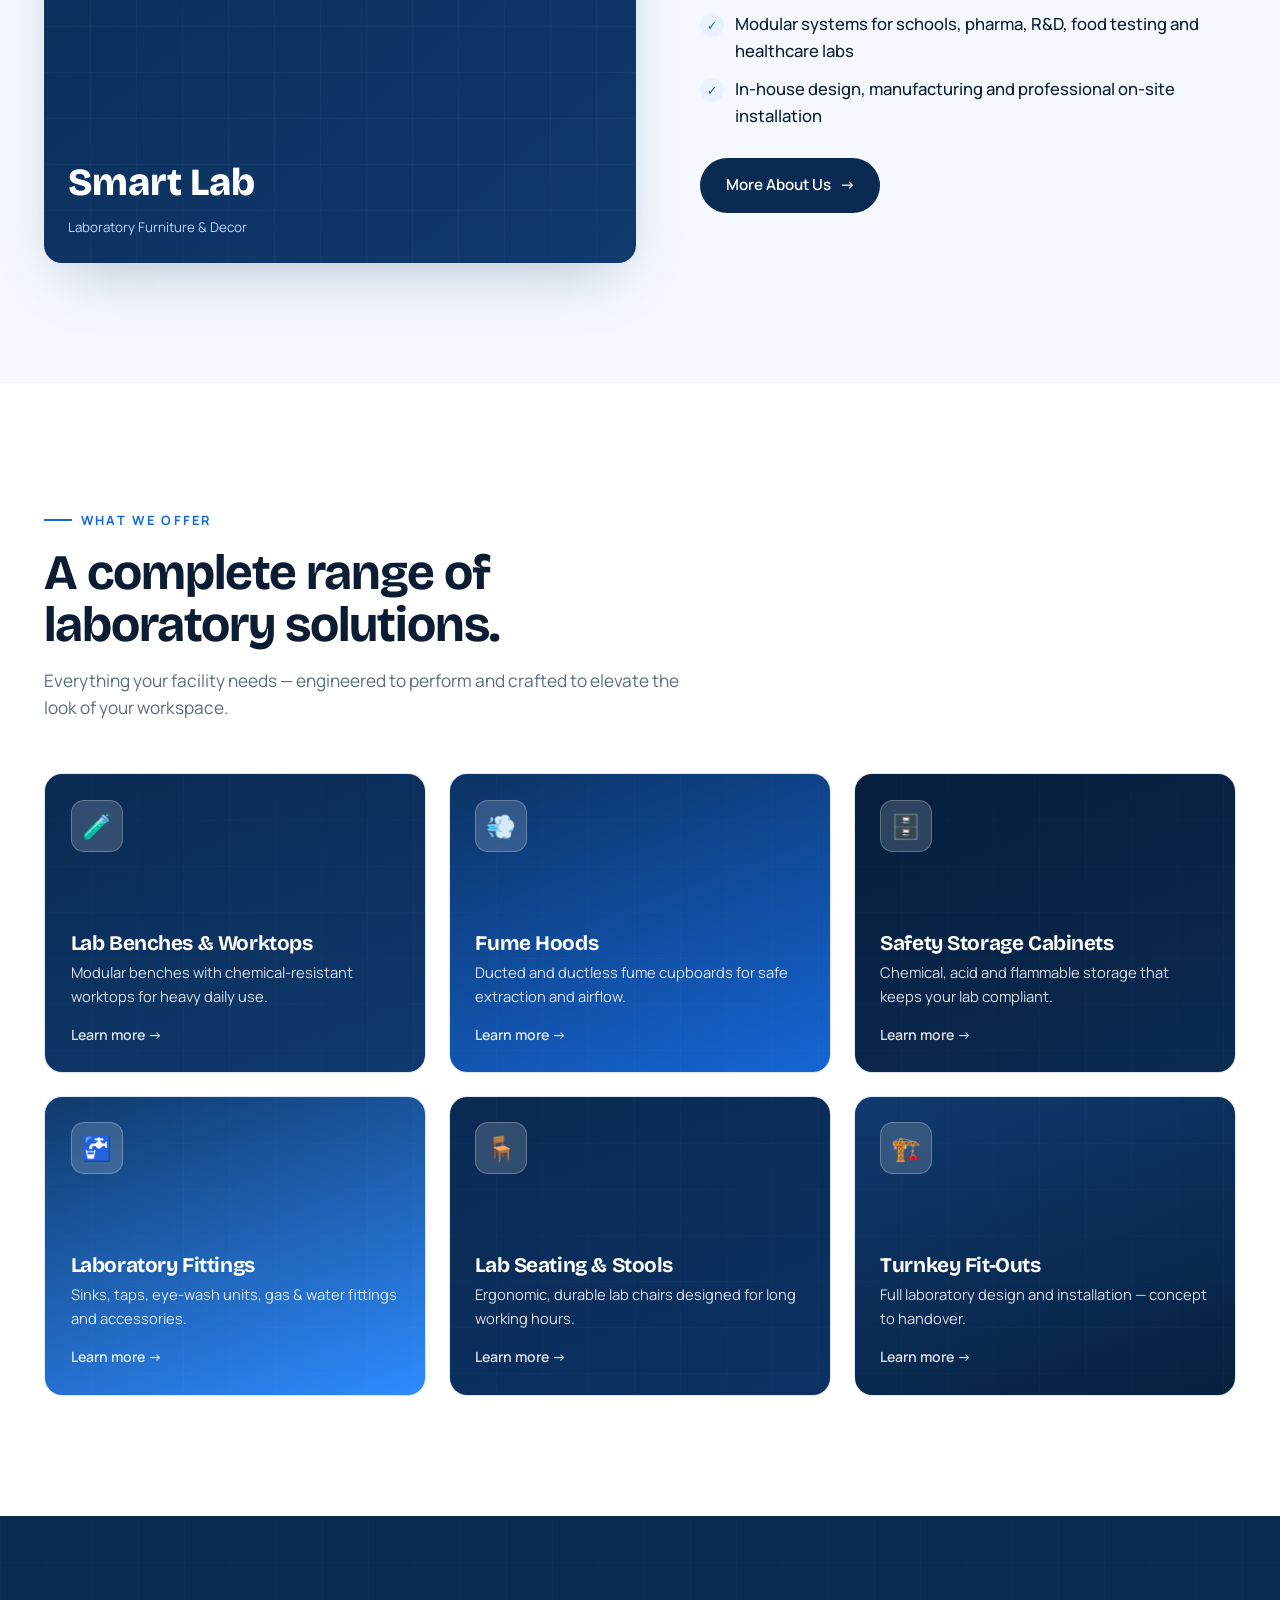
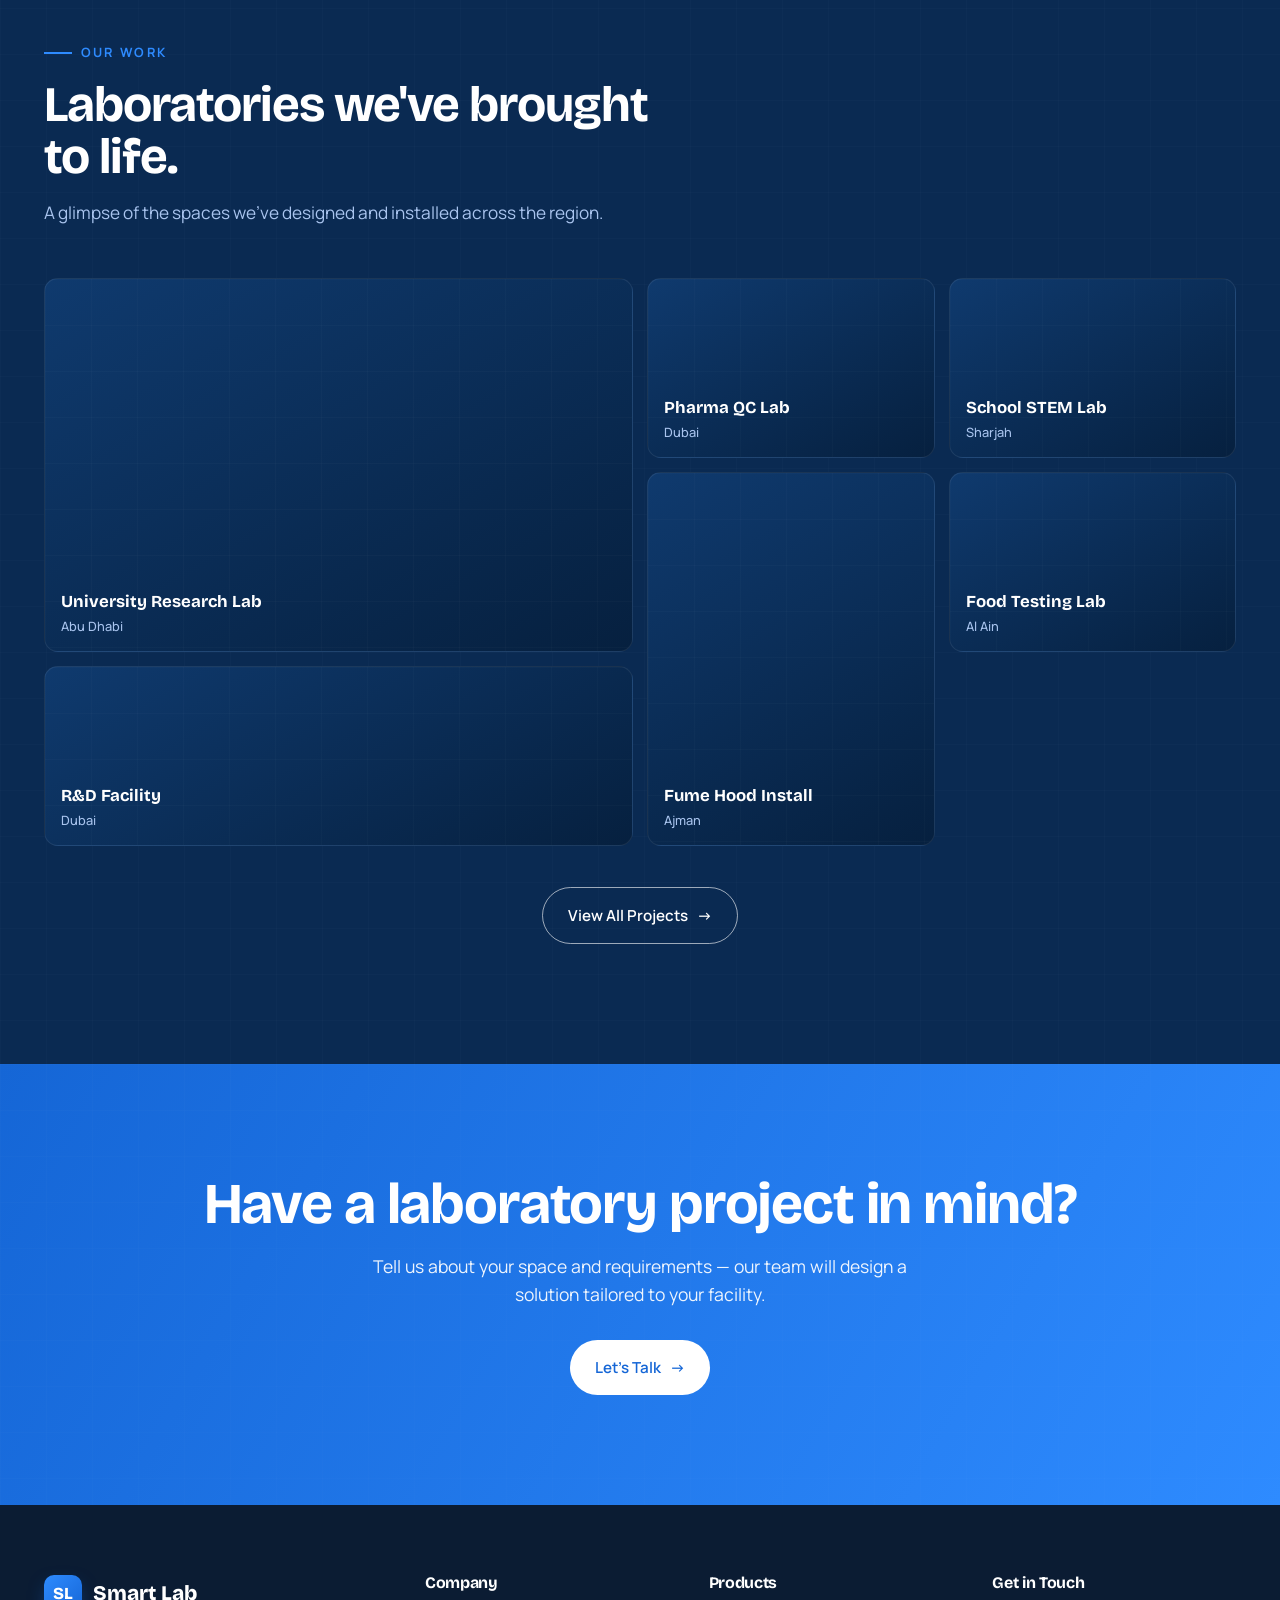
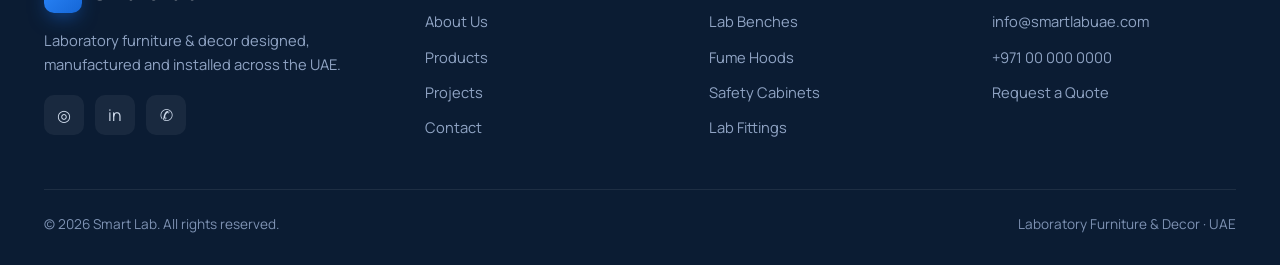
==== commit 65c9a8aa: "Update index.html" ====
--- a/index.html
+++ b/index.html
@@ -15,8 +15,7 @@
 
 <header id="header">
   <div class="wrap nav">
-    <a href="index.html" class="logo"><span class="mark">SL</span> SMART LABORATORY
-FURNITURE AND DECOR</a>
+    <a href="index.html" class="logo"><img src="logo.png" alt="Smart Laboroatory Furniture & Decor" style="height:40px"></a>
     <nav class="nav-links" id="menu">
       <a href="index.html" class="active">Home</a>
       <a href="about.html">About</a>
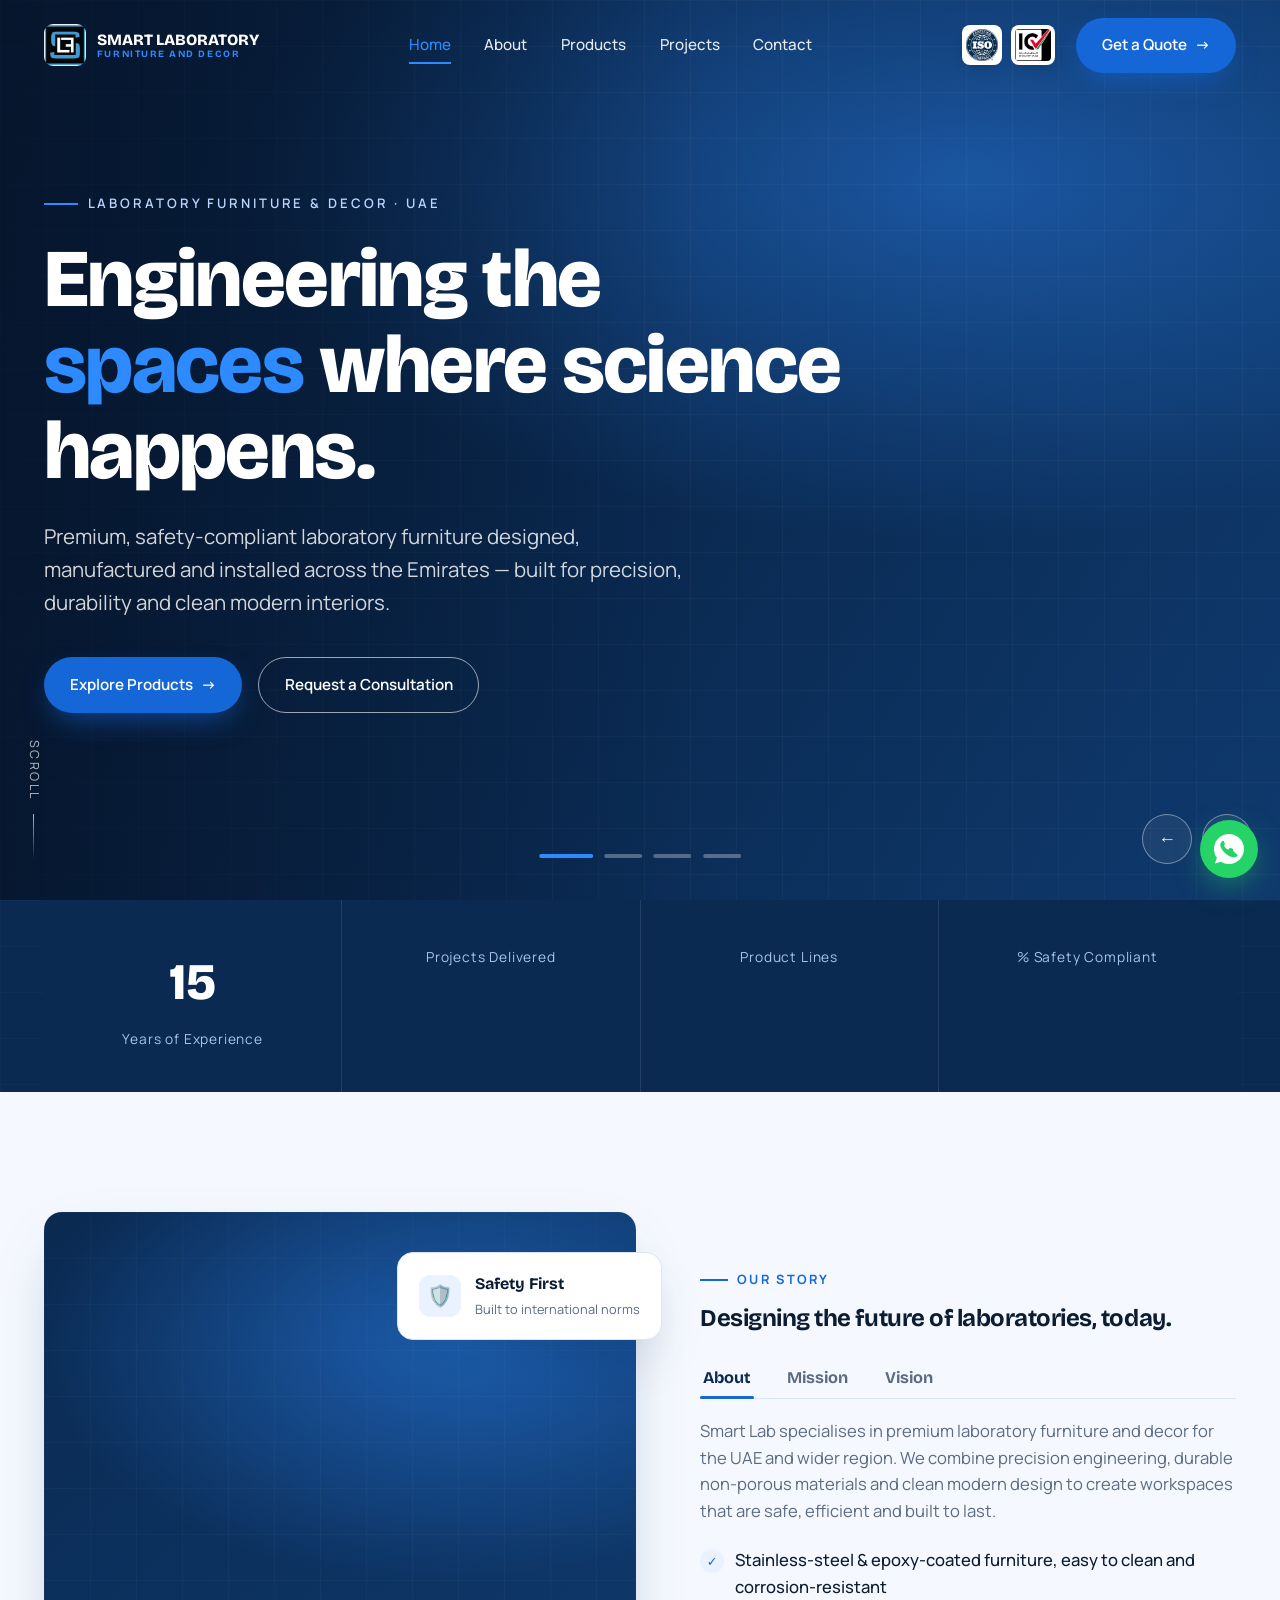
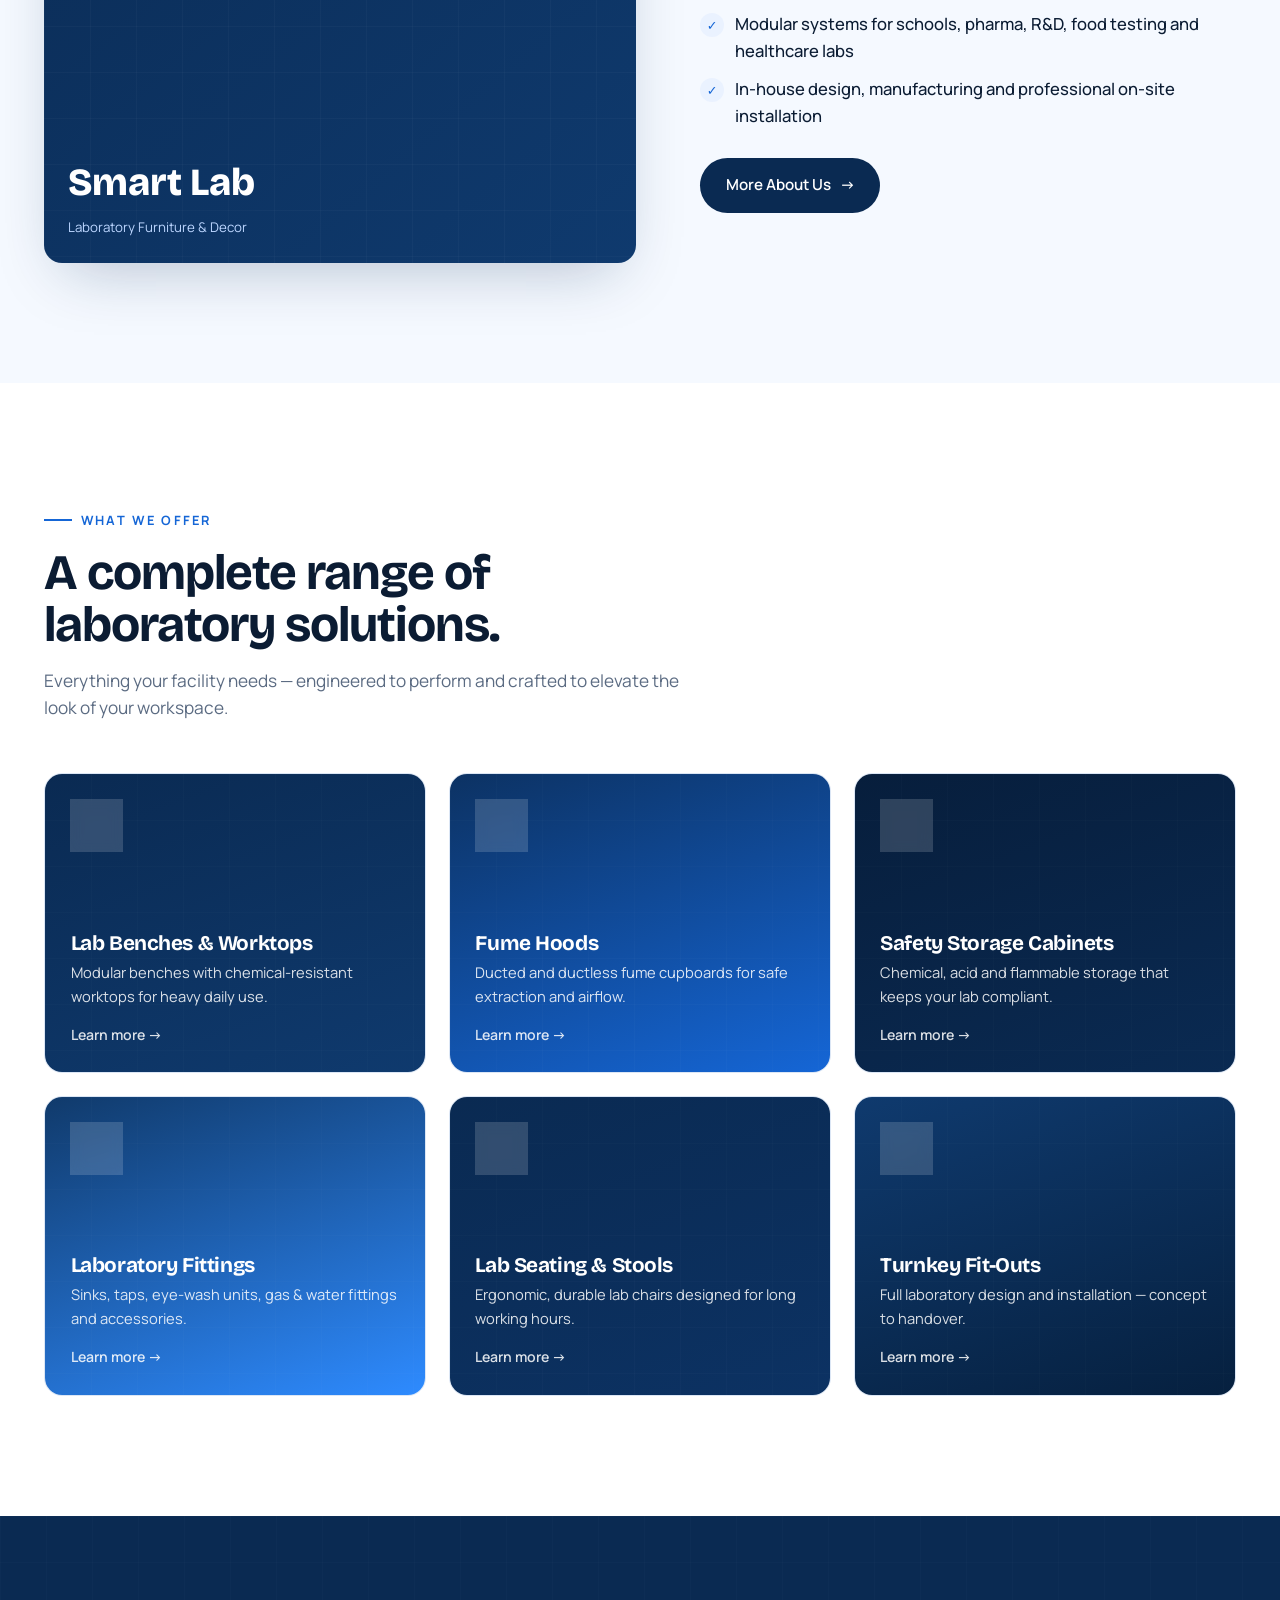
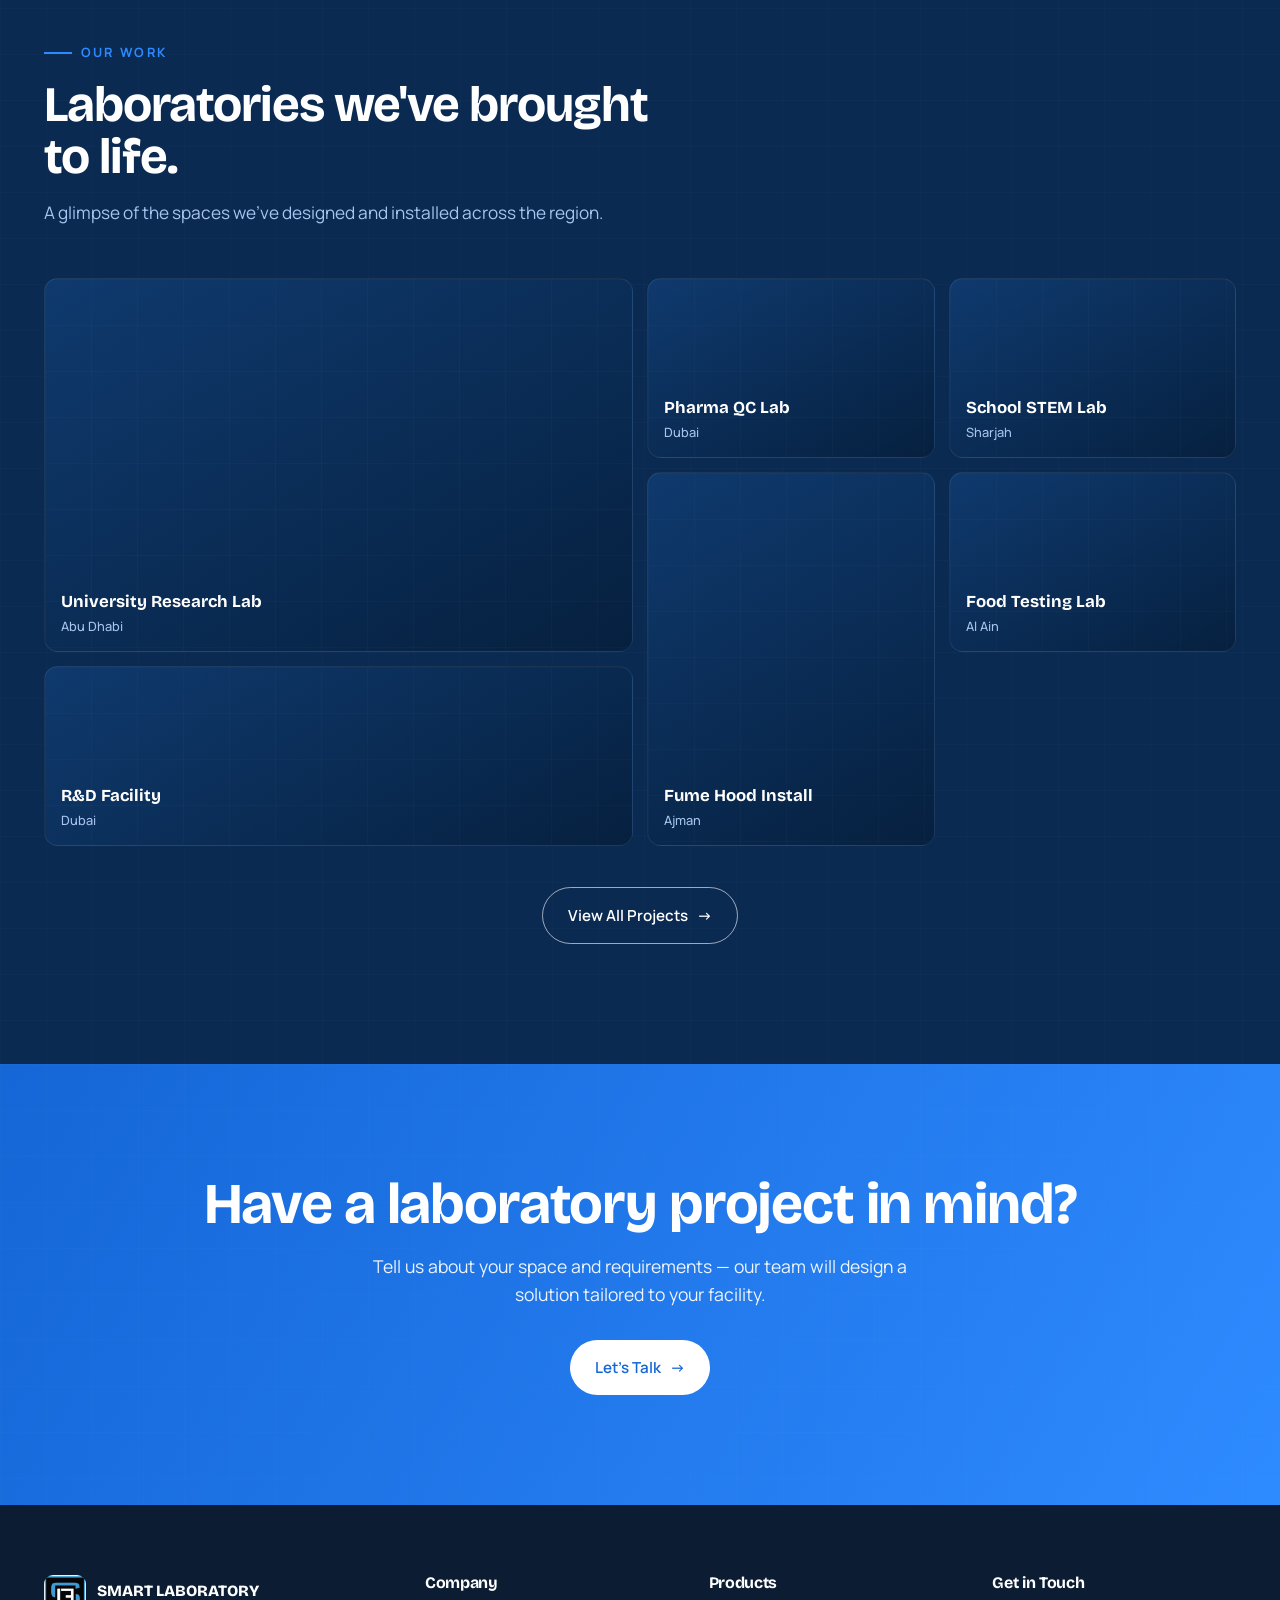
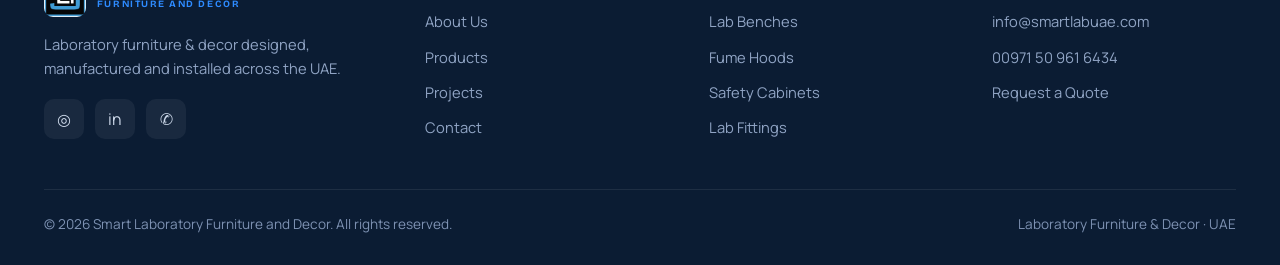
==== commit 9c49b08a: "Add files via upload" ====
--- a/index.html
+++ b/index.html
@@ -9,13 +9,14 @@
 <link rel="preconnect" href="https://fonts.googleapis.com">
 <link rel="preconnect" href="https://fonts.gstatic.com" crossorigin>
 <link href="https://fonts.googleapis.com/css2?family=Bricolage+Grotesque:opsz,wght@12..96,400;12..96,600;12..96,700;12..96,800&family=Manrope:wght@400;500;600;700&display=swap" rel="stylesheet">
+<link rel="icon" type="image/jpeg" href="logo.jpg">
 <link rel="stylesheet" href="styles.css">
 </head>
 <body>
 
 <header id="header">
   <div class="wrap nav">
-    <a href="index.html" class="logo"><img src="logo.png" alt="Smart Laboroatory Furniture & Decor" style="height:40px"></a>
+    <a href="index.html" class="logo"><img src="logo.jpg" alt="Smart Laboratory Furniture and Decor" class="logo-img"><span class="brand"><b>SMART LABORATORY</b><i>FURNITURE AND DECOR</i></span></a>
     <nav class="nav-links" id="menu">
       <a href="index.html" class="active">Home</a>
       <a href="about.html">About</a>
@@ -23,7 +24,7 @@
       <a href="projects.html">Projects</a>
       <a href="contact.html">Contact</a>
     </nav>
-    <div class="nav-cta">
+    <div class="nav-cta"><span class="certs"><img src="iso.jpg" alt="ISO Certified" class="cert"><img src="icv.png" alt="ICV Certified - In-Country Value" class="cert"></span>
       <a href="contact.html" class="btn btn-primary">Get a Quote <span class="arrow">→</span></a>
       <button class="burger" id="burger" aria-label="Menu"><span></span><span></span><span></span></button>
     </div>
@@ -130,15 +131,16 @@
 <!-- FOOTER -->
 <footer><div class="wrap">
   <div class="foot-grid">
-    <div><a href="index.html" class="logo"><span class="mark">SL</span> Smart Lab</a><p>Laboratory furniture & decor designed, manufactured and installed across the UAE.</p>
+    <div><a href="index.html" class="logo"><img src="logo.jpg" alt="Smart Laboratory Furniture and Decor" class="logo-img"><span class="brand"><b>SMART LABORATORY</b><i>FURNITURE AND DECOR</i></span></a><p>Laboratory furniture & decor designed, manufactured and installed across the UAE.</p>
       <div class="socials"><a href="#" aria-label="Instagram">◎</a><a href="#" aria-label="LinkedIn">in</a><a href="#" aria-label="WhatsApp">✆</a></div></div>
     <div><h4>Company</h4><ul><li><a href="about.html">About Us</a></li><li><a href="products.html">Products</a></li><li><a href="projects.html">Projects</a></li><li><a href="contact.html">Contact</a></li></ul></div>
     <div><h4>Products</h4><ul><li><a href="products.html">Lab Benches</a></li><li><a href="products.html">Fume Hoods</a></li><li><a href="products.html">Safety Cabinets</a></li><li><a href="products.html">Lab Fittings</a></li></ul></div>
-    <div><h4>Get in Touch</h4><ul><li><a href="mailto:info@smartlabuae.com">info@smartlabuae.com</a></li><li><a href="tel:+971000000000">+971 00 000 0000</a></li><li><a href="contact.html">Request a Quote</a></li></ul></div>
+    <div><h4>Get in Touch</h4><ul><li><a href="mailto:info@smartlabuae.com">info@smartlabuae.com</a></li><li><a href="tel:00971509616434">00971 50 961 6434</a></li><li><a href="contact.html">Request a Quote</a></li></ul></div>
   </div>
-  <div class="foot-bottom"><span>© <span id="yr"></span> Smart Lab. All rights reserved.</span><span>Laboratory Furniture & Decor · UAE</span></div>
+  <div class="foot-bottom"><span>© <span id="yr"></span> Smart Laboratory Furniture and Decor. All rights reserved.</span><span>Laboratory Furniture & Decor · UAE</span></div>
 </div></footer>
 
 <script src="script.js"></script>
+<a href="https://wa.me/971509616434" class="wa-float" target="_blank" rel="noopener" aria-label="Chat on WhatsApp"><svg viewBox="0 0 32 32" width="30" height="30" fill="#fff" aria-hidden="true"><path d="M16.004 0h-.008C7.174 0 .001 7.176.001 16.004c0 3.5 1.128 6.74 3.046 9.37L1.05 31.49l6.29-2.013a15.9 15.9 0 0 0 8.664 2.527h.008C24.83 32 32 24.824 32 15.996 32 7.168 24.83 0 16.004 0zm9.32 22.598c-.387 1.092-1.922 1.998-3.146 2.262-.836.178-1.928.32-5.604-1.204-4.703-1.95-7.73-6.73-7.965-7.04-.226-.31-1.9-2.53-1.9-4.826 0-2.296 1.204-3.424 1.63-3.89.387-.42.85-.51 1.13-.51.137 0 .274.001.395.007.34.014.51.034.734.566.278.66.95 2.282 1.03 2.448.082.166.137.36.027.566-.103.21-.196.31-.36.49-.165.18-.314.318-.48.51-.15.165-.32.345-.137.66.183.31.81 1.336 1.74 2.164 1.198 1.07 2.203 1.4 2.55 1.546.262.11.566.083.776-.137.262-.276.586-.736.916-1.19.234-.324.53-.365.83-.255.31.11 1.957.923 2.293 1.09.336.166.56.247.642.386.082.137.082.81-.196 1.59z"/></svg></a>
 </body>
 </html>
--- a/styles.css
+++ b/styles.css
@@ -43,6 +43,16 @@
 .logo{display:flex;align-items:center;gap:.7rem;font-family:var(--display);font-weight:800;font-size:1.3rem;color:#fff;transition:color .35s}
 header.scrolled .logo,header.solid .logo{color:var(--navy)}
 .logo .mark{width:38px;height:38px;border-radius:10px;flex:0 0 auto;background:linear-gradient(135deg,var(--azure),var(--blue));display:grid;place-items:center;color:#fff;font-size:1.05rem;font-weight:800;box-shadow:0 8px 20px -6px rgba(21,102,214,.7)}
+.logo-img{height:42px;width:auto;border-radius:9px;display:block;flex:0 0 auto}
+.brand{display:flex;flex-direction:column;line-height:1.06;font-family:var(--display)}
+.brand b{font-weight:800;font-size:.98rem;white-space:nowrap;color:currentColor}
+.brand i{font-style:normal;font-weight:700;font-size:.6rem;letter-spacing:.16em;color:var(--azure);text-transform:uppercase;white-space:nowrap}
+.certs{display:flex;align-items:center;gap:.55rem;margin-right:.3rem}
+.cert{height:40px;width:auto;border-radius:8px;background:#fff;padding:4px;box-shadow:0 6px 16px -8px rgba(0,0,0,.35)}
+.wa-float{position:fixed;right:22px;bottom:22px;z-index:200;width:58px;height:58px;border-radius:50%;background:#25D366;display:grid;place-items:center;box-shadow:0 10px 30px -6px rgba(37,211,102,.55);transition:transform .25s}
+.wa-float:hover{transform:scale(1.08)}
+.wa-float::after{content:"";position:absolute;inset:-5px;border-radius:50%;border:2px solid #25D366;opacity:0;pointer-events:none;animation:wapulse 2.2s infinite}
+@keyframes wapulse{0%{transform:scale(.92);opacity:.7}100%{transform:scale(1.5);opacity:0}}
 .nav-links{display:flex;align-items:center;gap:2.1rem}
 .nav-links a{color:rgba(255,255,255,.9);font-weight:500;font-size:.95rem;position:relative;transition:color .3s}
 header.scrolled .nav-links a,header.solid .nav-links a{color:var(--ink)}
@@ -239,6 +249,7 @@
   .stats-grid{grid-template-columns:repeat(2,1fr)}
   .g-grid{grid-template-columns:repeat(2,1fr)}
   .about-float{right:16px}
+  .certs{display:none}
 }
 @media(max-width:680px){
   .nav-links{position:fixed;top:0;right:-100%;height:100vh;width:78%;max-width:330px;background:var(--navy);flex-direction:column;align-items:flex-start;justify-content:center;padding:3rem 2rem;gap:1.6rem;transition:right .4s;box-shadow:-20px 0 60px rgba(0,0,0,.4)}
